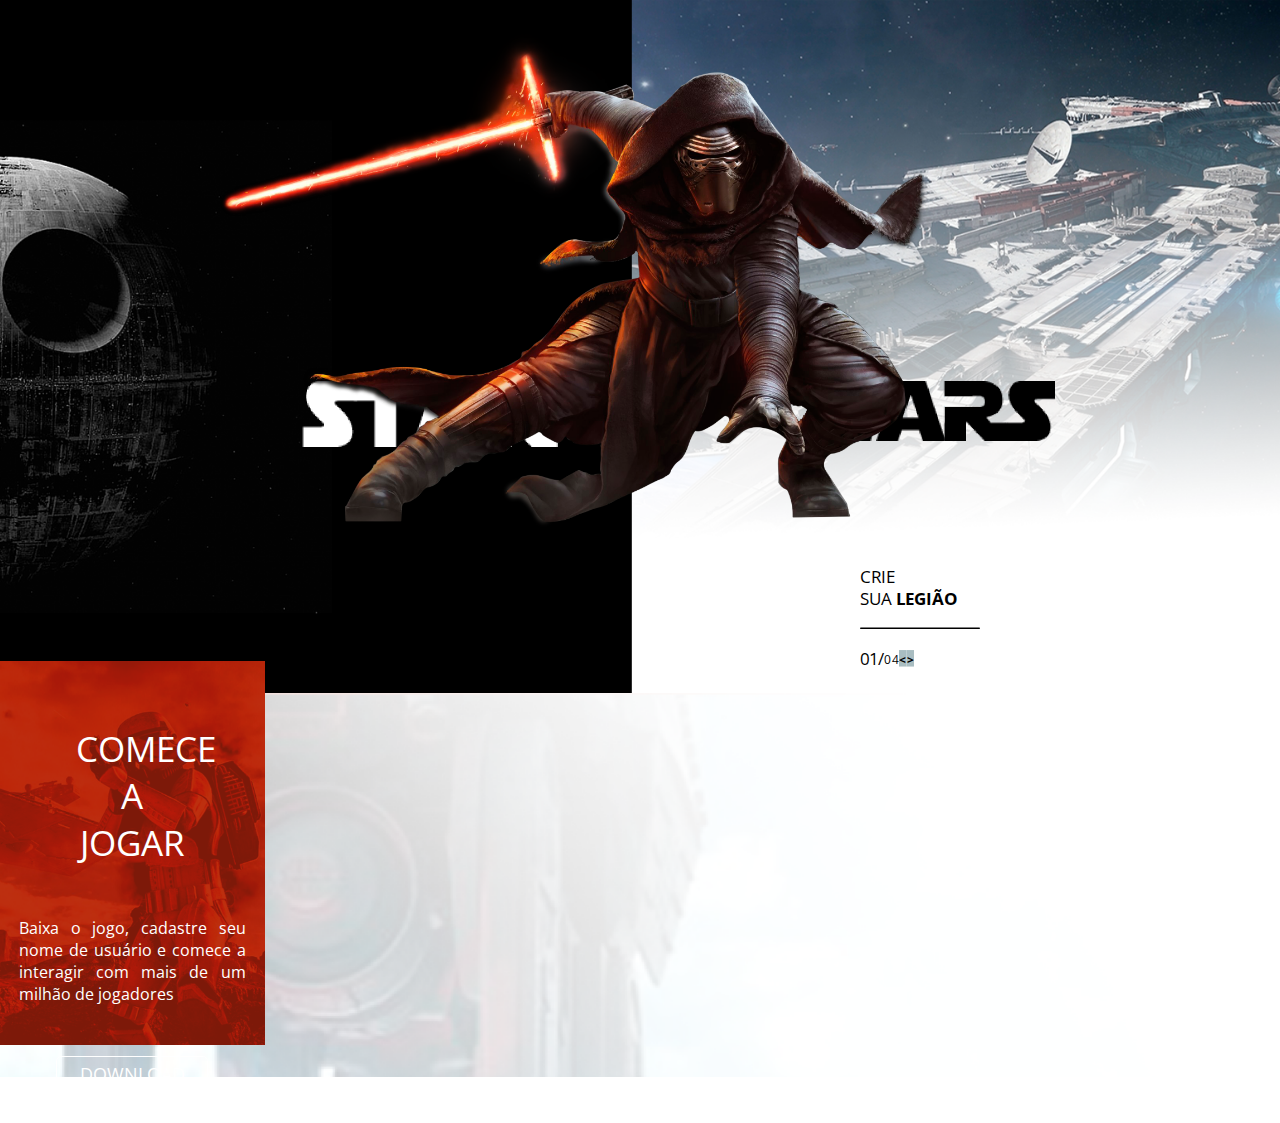
==== index.html @ 853b88ea "updating folders" ====
<!DOCTYPE html>
<html lang="pt-BR">

<head>
    <meta charset="UTF-8">
    <meta http-equiv="X-UA-Compatible" content="IE=edge">
    <meta name="viewport" content="width=device-width, initial-scale=1.0">
    <link rel="stylesheet" href="style.css">
    <link rel="preconnect" href="https://fonts.googleapis.com">
    <link rel="preconnect" href="https://fonts.gstatic.com" crossorigin>
    <link
        href="https://fonts.googleapis.com/css2?family=Open+Sans:ital,wght@0,300;0,400;0,500;0,600;0,700;0,800;1,300;1,400;1,500;1,600;1,700;1,800&display=swap"
        rel="stylesheet">
    <title>Star Wars</title>
</head>

<body>
    <header>
        <div class="container">
            <img class="KyloRenImagem" src="/img/Kylo-Ren-banner sem fundo.png" alt="">
            <figure class="star">
                <img src="/img/star@2x.png" alt="STAR">
            </figure>
            <figure class="wars">
                <img src="/img/wars@2x.png" alt="WARS">
            </figure>
            <div class="crieSuaLegiao">
                <div>
                    <h2>CRIE</h2>
                    <h2>SUA <span>LEGIÃO<span></h2>
                </div>
                <div class="line"></div>
                <div class="legiaoButton">
                    <p>01/</p>
                    <p>04</p>
                    <span>&lt;</span>
                    <span>&gt;</span>
                </div>
            </div>
    </header>

    <main>
        <section class="ComeceAjogar">
            <h2>COMECE A JOGAR</h2>
            <p>Baixa o jogo, cadastre seu nome de usuário e comece a interagir com mais de um milhão de jogadores</p>
            <button>DOWNLOAD</button>
            <p>10/07/2022 test update</p>
        </section>
    </main>



</body>

</html>
---- style.css ----
* {
    margin: 0;
    padding: 0;
    box-sizing: border-box;
    font-family: 'Open Sans', sans-serif;
}


header {
    background: url(/img/star\ uó\ topo.png) center;
    background-size: cover;
    width: 100%;
    background-repeat: no-repeat;
    height: 77vh;


}

.container {
    width: 100%;
    height: 100%;
    position: relative;
}

.KyloRenImagem {
    width: 59vw;
    position: absolute;
    z-index: 1;
    left: 46%;
    transform: translate(-50%);
}


.star {
    width: 20vw;
    position: absolute;
    left: 23.6%;
    top: 55%;
}

.star img {
    width: 100%;
}

.wars {
    width: 20vw;
    position: absolute;
    top: 55%;
    right: 17.6vw;
}

.wars img {
    width: 100%;
}


/* BOX: CRIE SUA LEGIÃO */
.crieSuaLegiao {
    display: flex;
    flex-direction: column;
    justify-content: space-between;
    width: 80px;
    height: 69.77px;
    transform: scale(1.5);
    position: absolute;
    right: 320px;
    bottom: 41px;
}

.crieSuaLegiao h2 {
    font-weight: 400;
    font-size: .7rem;
}

.crieSuaLegiao span {
    font-weight: 700;
}

.line {
    height: 1px;
    border-radius: 10px;
    background-color: black;
}

.legiaoButton {
    display: flex;
    align-items: center;
}

.legiaoButton p:first-child {
    font-size: .7rem;
}

.legiaoButton p:nth-child(2) {
    font-size: .5rem;
}

.legiaoButton span {
    font-size: .5rem;
    background-color: #a9bdc1;
}

/* MAIN PARTE 1 */

main {
    background-image: url(/img/sta\ uo\ robot@2x.png);
    background-size: cover;
    width: 100%;
    background-repeat: no-repeat;
}

.ComeceAjogar {
    background: url(/img/strom\ trupe\ red@2x.png)no-repeat center top;
    background-size: cover;
    width: 20.68vw;
    height: 30vw;
    padding: 5% 1.5%;
    display: flex;
    flex-direction: column;
    align-items: center;
    gap: 4vw;
    color: white;
    position: relative;
    top: -2.5vw;
    z-index: 1;
}

.ComeceAjogar button {
    background: transparent;
    border: 1px solid white;
    border-radius: 5px;
    padding: 2% 10%;
    cursor: pointer;
    transition: all 0.2s ease-in-out;
    color: white;
    text-align: center;
    font-size: 18px;
}

.ComeceAjogar h2 {
    width: 50%;
    font-size: 35px;
    font-weight: 400;
    text-align: center;
}

.ComeceAjogar p:nth-child(2) {
    width: 100%;
    text-align: justify;
}

.ComeceAjogar p:last-child {
    position: relative;
    top: -12%;
    right: -25%;
    font-size: .5rem;
    opacity: 0.5;
}

.ComeceAjogar button:hover {
    background-color: rgba(255, 255, 255, 0.2);
    transform: scale(1.2);
    backdrop-filter: blur(1px);
}

/* 
.ComeceAjogar {
    position: relative;
    top: -53px;
}

.ComeceAjogar .Banner {
    width: 20.68vw;
    height: auto;
    background: url("../imagens/strom trupe red@2x.png") no-repeat center top;
} */
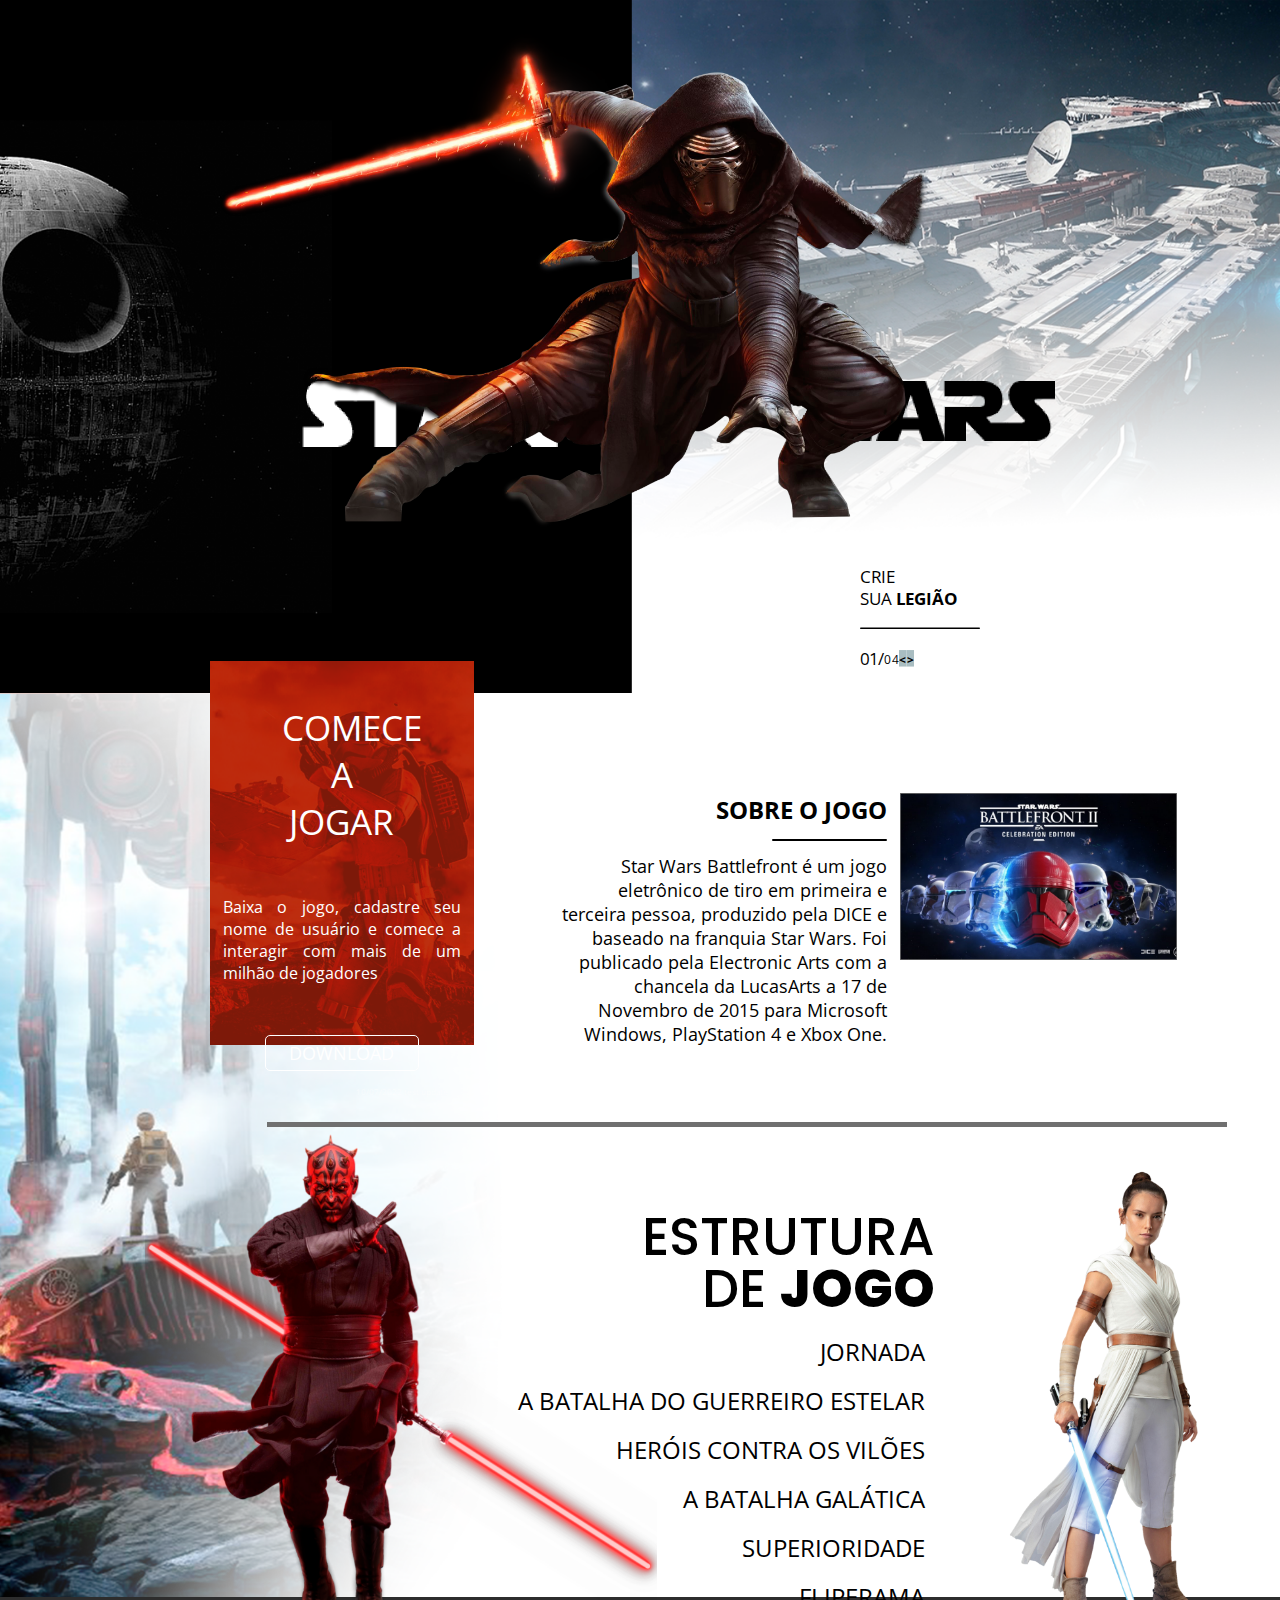
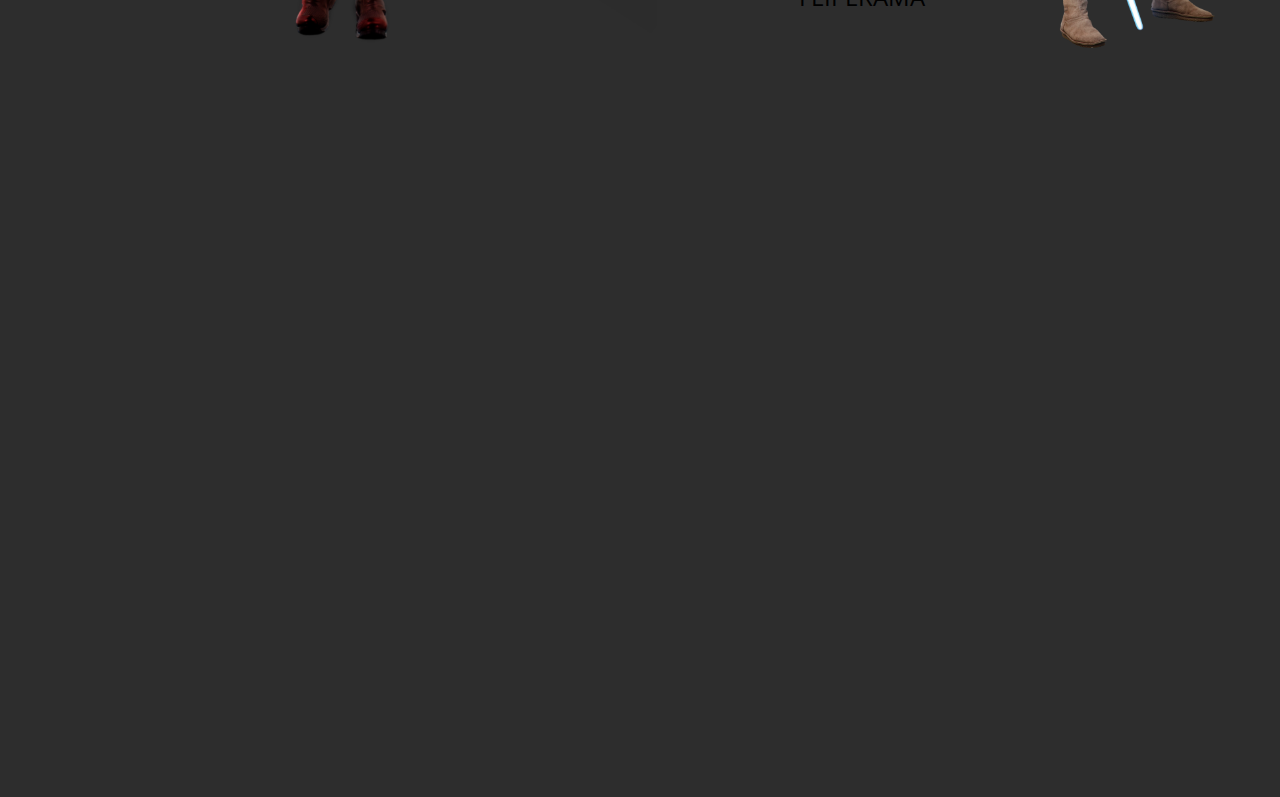
==== commit a2d98be9: "update" ====
--- a/index.html
+++ b/index.html
@@ -40,12 +40,58 @@
     </header>
 
     <main>
-        <section class="ComeceAjogar">
-            <h2>COMECE A JOGAR</h2>
-            <p>Baixa o jogo, cadastre seu nome de usuário e comece a interagir com mais de um milhão de jogadores</p>
-            <button>DOWNLOAD</button>
-            <p>10/07/2022 test update</p>
-        </section>
+        <div class="BackgroundBrancoDaMain">
+            <section class="SectionDaMain">
+                <article class="ComeceAjogar">
+                    <h2>COMECE A JOGAR</h2>
+                    <p>Baixa o jogo, cadastre seu nome de usuário e comece a interagir com mais de um milhão de jogadores
+                    </p>
+                    <button>DOWNLOAD</button>
+                    <p>10/07/2022 test update</p>
+                </article>
+                <article class="SobreOjogo">
+                    <div class="TituloContaner">                
+                        <div class="LinhaComTitulo">
+                            <h2>SOBRE O JOGO</h2>
+                            <div class="lineSobreOjogo"></div>
+                        
+                            <p>Star Wars Battlefront é um jogo eletrônico de tiro em primeira e terceira pessoa, produzido pela DICE
+                            e baseado na franquia Star Wars. Foi publicado pela Electronic Arts com a chancela da LucasArts a 17
+                        de Novembro de 2015 para Microsoft Windows, PlayStation 4 e Xbox One.</p>
+                        </div>
+                    </div>
+                    <img src="img/star wars frente de batalha@2x.png" alt="SW Logo">
+                </article>
+            </section>
+            <div class="LineDivisaoDaMain"></div>
+            <section class="EstruturaDeJogo">
+                <article class="EstruturaContainer">
+                    <figure class="DarthMaul">
+                        <img src="img/lord sifh 2@2x.png" alt="Darth Maul">
+                    </figure>
+                    <div class="listaComTitulo">
+                        <div class="TituloDaLista">
+                            <h2>ESTRUTURA</h2>
+                            <h2>DE <span>JOGO</span></h2>
+                        </div>
+                        <ul>
+                            <li>JORNADA</li>
+                            <li>A BATALHA DO GUERREIRO ESTELAR</li>
+                            <li>HERÓIS CONTRA OS VILÕES</li>
+                            <li>A BATALHA GALÁTICA</li>
+                            <li>SUPERIORIDADE</li>
+                            <li>FLIPERAMA</li>
+                        </ul>
+                    </div>
+                    <figure class="ReyNonSkywalker">
+                        <img src="img/rey star wars@2x.png" alt="Rey">
+                    </figure>
+                </article>
+            </section>
+        </div>
+
+        <div class="atributos"></div>
+ 
     </main>
 
 
--- a/style.css
+++ b/style.css
@@ -1,176 +1,300 @@
+@import url("https://fonts.googleapis.com/css2?family=Poppins:wght@100;200;300;400;500;600;700;800;900&display=swap%22");
+
 * {
-    margin: 0;
-    padding: 0;
-    box-sizing: border-box;
-    font-family: 'Open Sans', sans-serif;
-}
-
+  margin: 0;
+  padding: 0;
+  box-sizing: border-box;
+  font-family: "Open Sans", sans-serif;
+}
 
 header {
-    background: url(/img/star\ uó\ topo.png) center;
-    background-size: cover;
-    width: 100%;
-    background-repeat: no-repeat;
-    height: 77vh;
-
-
+  background: url(/img/star\ uó\ topo.png) center;
+  background-size: cover;
+  width: 100%;
+  background-repeat: no-repeat;
+  height: 77vh;
 }
 
 .container {
-    width: 100%;
-    height: 100%;
-    position: relative;
+  width: 100%;
+  height: 100%;
+  position: relative;
 }
 
 .KyloRenImagem {
-    width: 59vw;
-    position: absolute;
-    z-index: 1;
-    left: 46%;
-    transform: translate(-50%);
-}
-
+  width: 59vw;
+  position: absolute;
+  z-index: 1;
+  left: 46%;
+  transform: translate(-50%);
+}
 
 .star {
-    width: 20vw;
-    position: absolute;
-    left: 23.6%;
-    top: 55%;
+  width: 20vw;
+  position: absolute;
+  left: 23.6%;
+  top: 55%;
 }
 
 .star img {
-    width: 100%;
+  width: 100%;
 }
 
 .wars {
-    width: 20vw;
-    position: absolute;
-    top: 55%;
-    right: 17.6vw;
+  width: 20vw;
+  position: absolute;
+  top: 55%;
+  right: 17.6vw;
 }
 
 .wars img {
-    width: 100%;
-}
-
+  width: 100%;
+}
 
 /* BOX: CRIE SUA LEGIÃO */
 .crieSuaLegiao {
-    display: flex;
-    flex-direction: column;
-    justify-content: space-between;
-    width: 80px;
-    height: 69.77px;
-    transform: scale(1.5);
-    position: absolute;
-    right: 320px;
-    bottom: 41px;
+  display: flex;
+  flex-direction: column;
+  justify-content: space-between;
+  width: 80px;
+  height: 69.77px;
+  transform: scale(1.5);
+  position: absolute;
+  right: 320px;
+  bottom: 41px;
 }
 
 .crieSuaLegiao h2 {
-    font-weight: 400;
-    font-size: .7rem;
+  font-weight: 400;
+  font-size: 0.7rem;
 }
 
 .crieSuaLegiao span {
-    font-weight: 700;
+  font-weight: 700;
 }
 
 .line {
-    height: 1px;
-    border-radius: 10px;
-    background-color: black;
+  height: 1px;
+  border-radius: 10px;
+  background-color: black;
 }
 
 .legiaoButton {
-    display: flex;
-    align-items: center;
+  display: flex;
+  align-items: center;
 }
 
 .legiaoButton p:first-child {
-    font-size: .7rem;
+  font-size: 0.7rem;
 }
 
 .legiaoButton p:nth-child(2) {
-    font-size: .5rem;
+  font-size: 0.5rem;
 }
 
 .legiaoButton span {
-    font-size: .5rem;
-    background-color: #a9bdc1;
+  font-size: 0.5rem;
+  background-color: #a9bdc1;
 }
 
 /* MAIN PARTE 1 */
 
-main {
-    background-image: url(/img/sta\ uo\ robot@2x.png);
-    background-size: cover;
-    width: 100%;
-    background-repeat: no-repeat;
-}
+.BackgroundBrancoDaMain {
+  background-image: url(/img/sta\ uo\ robot@2x.png);
+  background-size: contain;
+  width: 100%;
+  background-repeat: no-repeat;
+}
+
+.SectionDaMain {
+  display: flex;
+  justify-content: space-between;
+  padding: 0 16.375vw;
+  align-items: flex-end;
+}
+
+/* COMECE A JOGAR */
 
 .ComeceAjogar {
-    background: url(/img/strom\ trupe\ red@2x.png)no-repeat center top;
-    background-size: cover;
-    width: 20.68vw;
-    height: 30vw;
-    padding: 5% 1.5%;
-    display: flex;
-    flex-direction: column;
-    align-items: center;
-    gap: 4vw;
-    color: white;
-    position: relative;
-    top: -2.5vw;
-    z-index: 1;
+  background: url(/img/strom\ trupe\ red@2x.png) no-repeat center top;
+  background-size: cover;
+  width: 20.68vw;
+  height: 30vw;
+  padding: 5% 1.5%;
+  display: flex;
+  flex-direction: column;
+  align-items: center;
+  gap: 4vw;
+  color: white;
+  position: relative;
+  top: -2.5vw;
+  z-index: 1;
+}
+
+.ComeceAjogar h2 {
+  width: 50%;
+  font-size: 35px;
+  font-weight: 400;
+  text-align: center;
+}
+
+.ComeceAjogar p:nth-child(2) {
+  width: 100%;
+  text-align: justify;
+}
+
+.ComeceAjogar p:last-child {
+  position: relative;
+  top: -12%;
+  right: -25%;
+  font-size: 0.5rem;
+  opacity: 0.5;
 }
 
 .ComeceAjogar button {
-    background: transparent;
-    border: 1px solid white;
-    border-radius: 5px;
-    padding: 2% 10%;
-    cursor: pointer;
-    transition: all 0.2s ease-in-out;
-    color: white;
-    text-align: center;
-    font-size: 18px;
-}
-
-.ComeceAjogar h2 {
-    width: 50%;
-    font-size: 35px;
-    font-weight: 400;
-    text-align: center;
-}
-
-.ComeceAjogar p:nth-child(2) {
-    width: 100%;
-    text-align: justify;
-}
-
-.ComeceAjogar p:last-child {
-    position: relative;
-    top: -12%;
-    right: -25%;
-    font-size: .5rem;
-    opacity: 0.5;
+  background: transparent;
+  border: 1px solid white;
+  border-radius: 5px;
+  padding: 2% 10%;
+  cursor: pointer;
+  transition: all 0.2s ease-in-out;
+  color: white;
+  text-align: center;
+  font-size: 18px;
+  outline: none;
 }
 
 .ComeceAjogar button:hover {
-    background-color: rgba(255, 255, 255, 0.2);
-    transform: scale(1.2);
-    backdrop-filter: blur(1px);
-}
-
-/* 
-.ComeceAjogar {
-    position: relative;
-    top: -53px;
-}
-
-.ComeceAjogar .Banner {
-    width: 20.68vw;
-    height: auto;
-    background: url("../imagens/strom trupe red@2x.png") no-repeat center top;
-} */+  background-color: rgba(255, 255, 255, 0.2);
+  transform: scale(1.2);
+  backdrop-filter: blur(1px);
+}
+
+/* SOBRE O JOGO */
+
+.SobreOjogo {
+  display: flex;
+  width: 60%;
+  padding-bottom: 2.4vw;
+}
+
+.SobreOjogo img {
+  width: 24vw;
+  height: 13vw;
+  padding-left: 1vw;
+}
+
+.TituloContaner {
+  text-align: right;
+}
+
+.LinhaComTitulo {
+  display: flex;
+  flex-direction: column;
+  align-items: flex-end;
+}
+
+.LinhaComTitulo h2 {
+  padding-bottom: 1vw;
+}
+
+.LinhaComTitulo p {
+  padding-top: 1vw;
+  font-size: 1.125rem;
+  width: 26vw;
+}
+
+.lineSobreOjogo {
+  height: 2.5px;
+  width: 34.5%;
+  border-radius: 10px;
+  background-color: black;
+}
+
+/* SEGUNDA PARTE DA MAIN */
+
+.LineDivisaoDaMain {
+  height: 4.5px;
+  width: 75%;
+  background-color: #707070;
+  position: relative;
+  left: 267px;
+  top: 45px;
+}
+
+.EstruturaContainer {
+  display: flex;
+  justify-content: center;
+}
+
+.DarthMaul img {
+  width: 40vw;
+  height: auto;
+  position: relative;
+  top: 52px;
+  left: 117px;
+}
+
+.ReyNonSkywalker img {
+  width: 20.5vw;
+  height: auto;
+  position: relative;
+  top: 75px;
+}
+
+.TituloDaLista {
+  font-size: 2.1875rem;
+  padding-bottom: 1.5vw;
+}
+
+.listaComTitulo {
+  display: flex;
+  flex-direction: column;
+  position: relative;
+  right: 4.25vw;
+  top: 129px;
+}
+
+.listaComTitulo ul {
+  font-size: 1.5rem;
+  gap: 1.25vw;
+}
+
+.TituloDaLista,
+.listaComTitulo ul {
+  display: flex;
+  flex-direction: column;
+  align-items: flex-end;
+}
+
+.TituloDaLista h2 {
+  line-height: 1;
+  font-weight: 500;
+  font-family: "Poppins", sans-serif;
+}
+
+.TituloDaLista h2 span {
+  font-weight: 800;
+  font-family: "Poppins", sans-serif;
+}
+
+.listaComTitulo ul li {
+  list-style-type: none;
+  width: 450px;
+  text-align: end;
+  padding-right: 10px;
+}
+
+.listaComTitulo ul li:hover {
+  cursor: pointer;
+  background-color: #d74430;
+  border: solid none;
+  color: white;
+}
+
+/* FAZENDO A PARTE ATRIBUTOS */
+
+.atributos {
+  background-color: #2d2d2d;
+  height: 800px;
+}
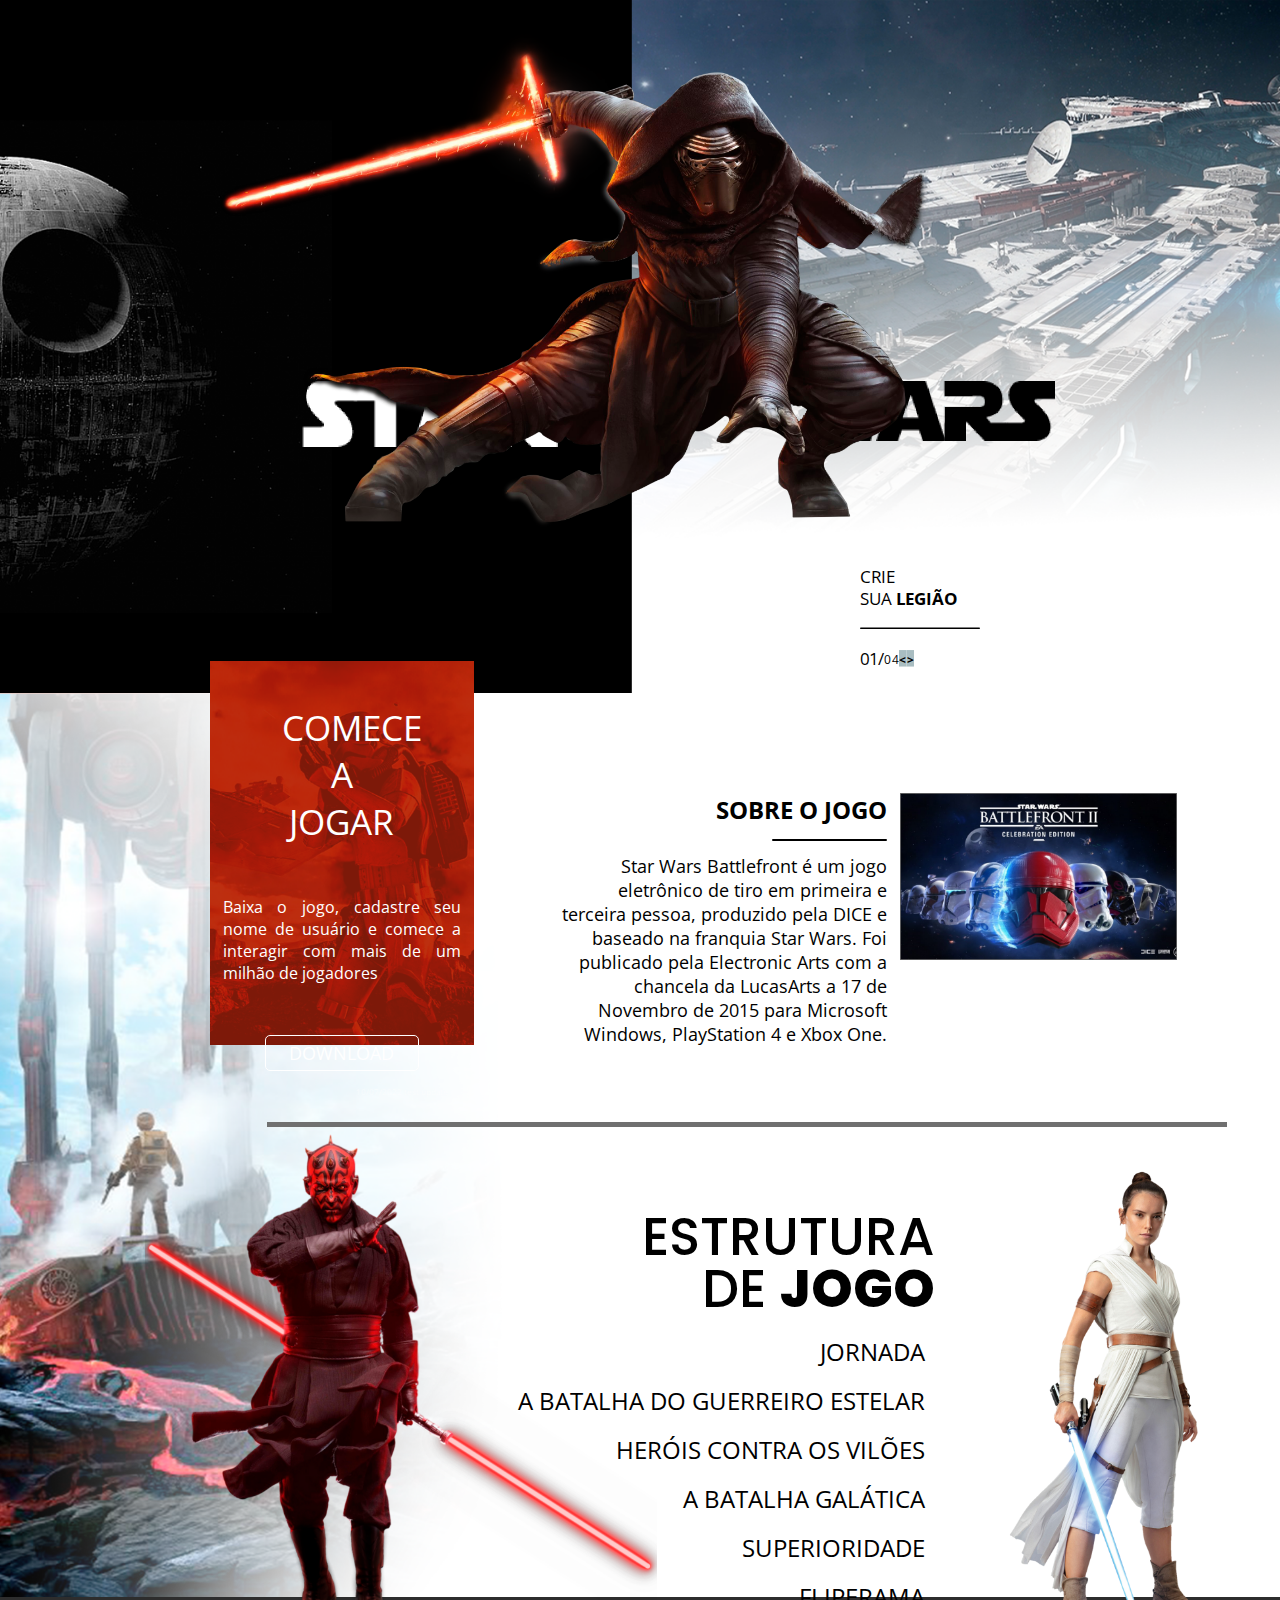
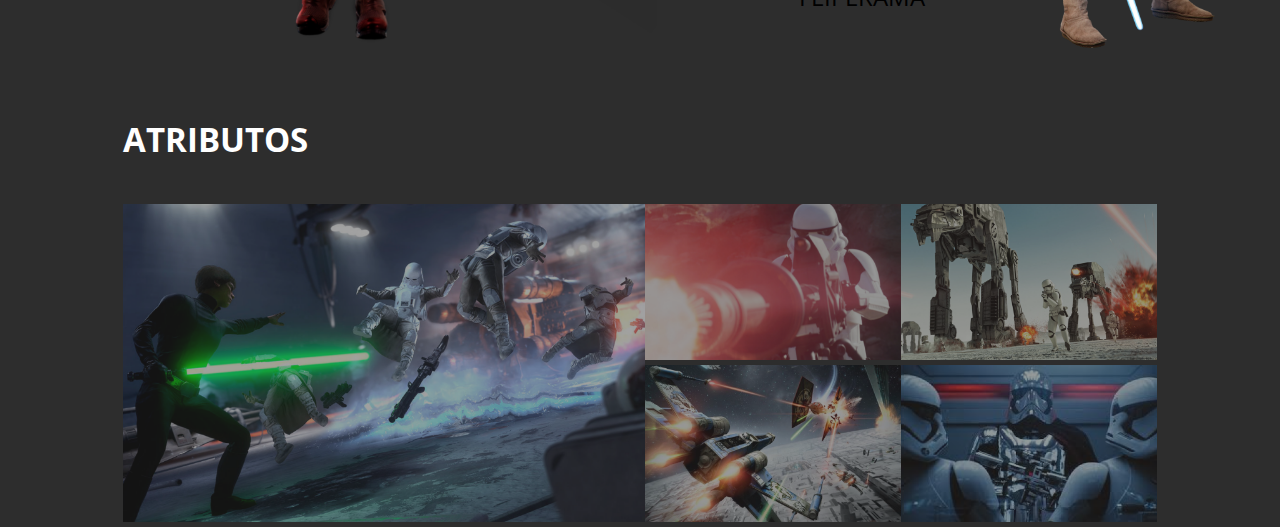
==== commit 9f58e595: "update" ====
--- a/index.html
+++ b/index.html
@@ -63,7 +63,9 @@
                     <img src="img/star wars frente de batalha@2x.png" alt="SW Logo">
                 </article>
             </section>
+           
             <div class="LineDivisaoDaMain"></div>
+           
             <section class="EstruturaDeJogo">
                 <article class="EstruturaContainer">
                     <figure class="DarthMaul">
@@ -90,7 +92,41 @@
             </section>
         </div>
 
-        <div class="atributos"></div>
+        <section class="atributos">
+
+            <div class="TituloAtributos">
+                <h2>ATRIBUTOS</h2>
+            </div>
+
+
+            <article class="AtributosContainer">
+    
+                <figure class="PrimeiraImagem">
+                    <div class="ImagemUm">
+                        <img src="img/134840-games-review-star-wars-battlefront-review-image1-NkRao9Jw12@2x.png" alt="Luke">
+                    </div>
+                </figure>
+
+                <figure class="SegundaTerceiraImagem">
+                    <div class="ImagemDois">
+                        <img src="img/Security_stormtrooper_HUC2-FF-003301@2x.png" alt="StormTrooper com MachineGun">
+                    </div>
+                    <div class="ImagemTres">
+                        <img src="img/naves em batalha star wars@2x.png" alt="Naves em Batalha">
+                    </div>
+                </figure>
+
+                <figure class="QuartaQuintaImagem">
+                    <div class="ImagemQuatro">
+                        <img src="img/star game@2x.png" alt="ATR">
+                    </div>
+                    <div class="ImagemCinco">
+                        <img src="img/stormtrup@2x.png" alt="StormTrooper Cinza">
+                    </div>
+                </figure>
+
+            </article>
+        </section>
  
     </main>
 
--- a/style.css
+++ b/style.css
@@ -235,18 +235,6 @@
   left: 117px;
 }
 
-.ReyNonSkywalker img {
-  width: 20.5vw;
-  height: auto;
-  position: relative;
-  top: 75px;
-}
-
-.TituloDaLista {
-  font-size: 2.1875rem;
-  padding-bottom: 1.5vw;
-}
-
 .listaComTitulo {
   display: flex;
   flex-direction: column;
@@ -258,24 +246,6 @@
 .listaComTitulo ul {
   font-size: 1.5rem;
   gap: 1.25vw;
-}
-
-.TituloDaLista,
-.listaComTitulo ul {
-  display: flex;
-  flex-direction: column;
-  align-items: flex-end;
-}
-
-.TituloDaLista h2 {
-  line-height: 1;
-  font-weight: 500;
-  font-family: "Poppins", sans-serif;
-}
-
-.TituloDaLista h2 span {
-  font-weight: 800;
-  font-family: "Poppins", sans-serif;
 }
 
 .listaComTitulo ul li {
@@ -292,9 +262,75 @@
   color: white;
 }
 
+.TituloDaLista,
+.listaComTitulo ul {
+  display: flex;
+  flex-direction: column;
+  align-items: flex-end;
+}
+
+.TituloDaLista {
+  font-size: 2.1875rem;
+  padding-bottom: 1.5vw;
+}
+
+.TituloDaLista h2 {
+  line-height: 1;
+  font-weight: 500;
+  font-family: "Poppins", sans-serif;
+}
+
+.TituloDaLista h2 span {
+  font-weight: 800;
+  font-family: "Poppins", sans-serif;
+}
+
+.ReyNonSkywalker img {
+  width: 20.5vw;
+  height: auto;
+  position: relative;
+  top: 75px;
+}
+
 /* FAZENDO A PARTE ATRIBUTOS */
 
 .atributos {
   background-color: #2d2d2d;
-  height: 800px;
-}
+  padding-top: 120px;
+}
+
+.AtributosContainer {
+  display: flex;
+  justify-content: center;
+}
+
+.TituloAtributos h2 {
+  display: flex;
+  justify-content: center;
+  font-size: 33px;
+  color: white;
+  position: relative;
+  right: 425px;
+  padding-bottom: 42px;
+}
+
+.ImagemUm img {
+  width: 40.8vw;
+}
+
+.ImagemDois img,
+.ImagemTres img,
+.ImagemQuatro img,
+.ImagemCinco img {
+  width: 20vw;
+}
+
+.SegundaTerceiraImagem {
+  display: flex;
+  flex-direction: column;
+}
+
+.QuartaQuintaImagem {
+  display: flex;
+  flex-direction: column;
+}
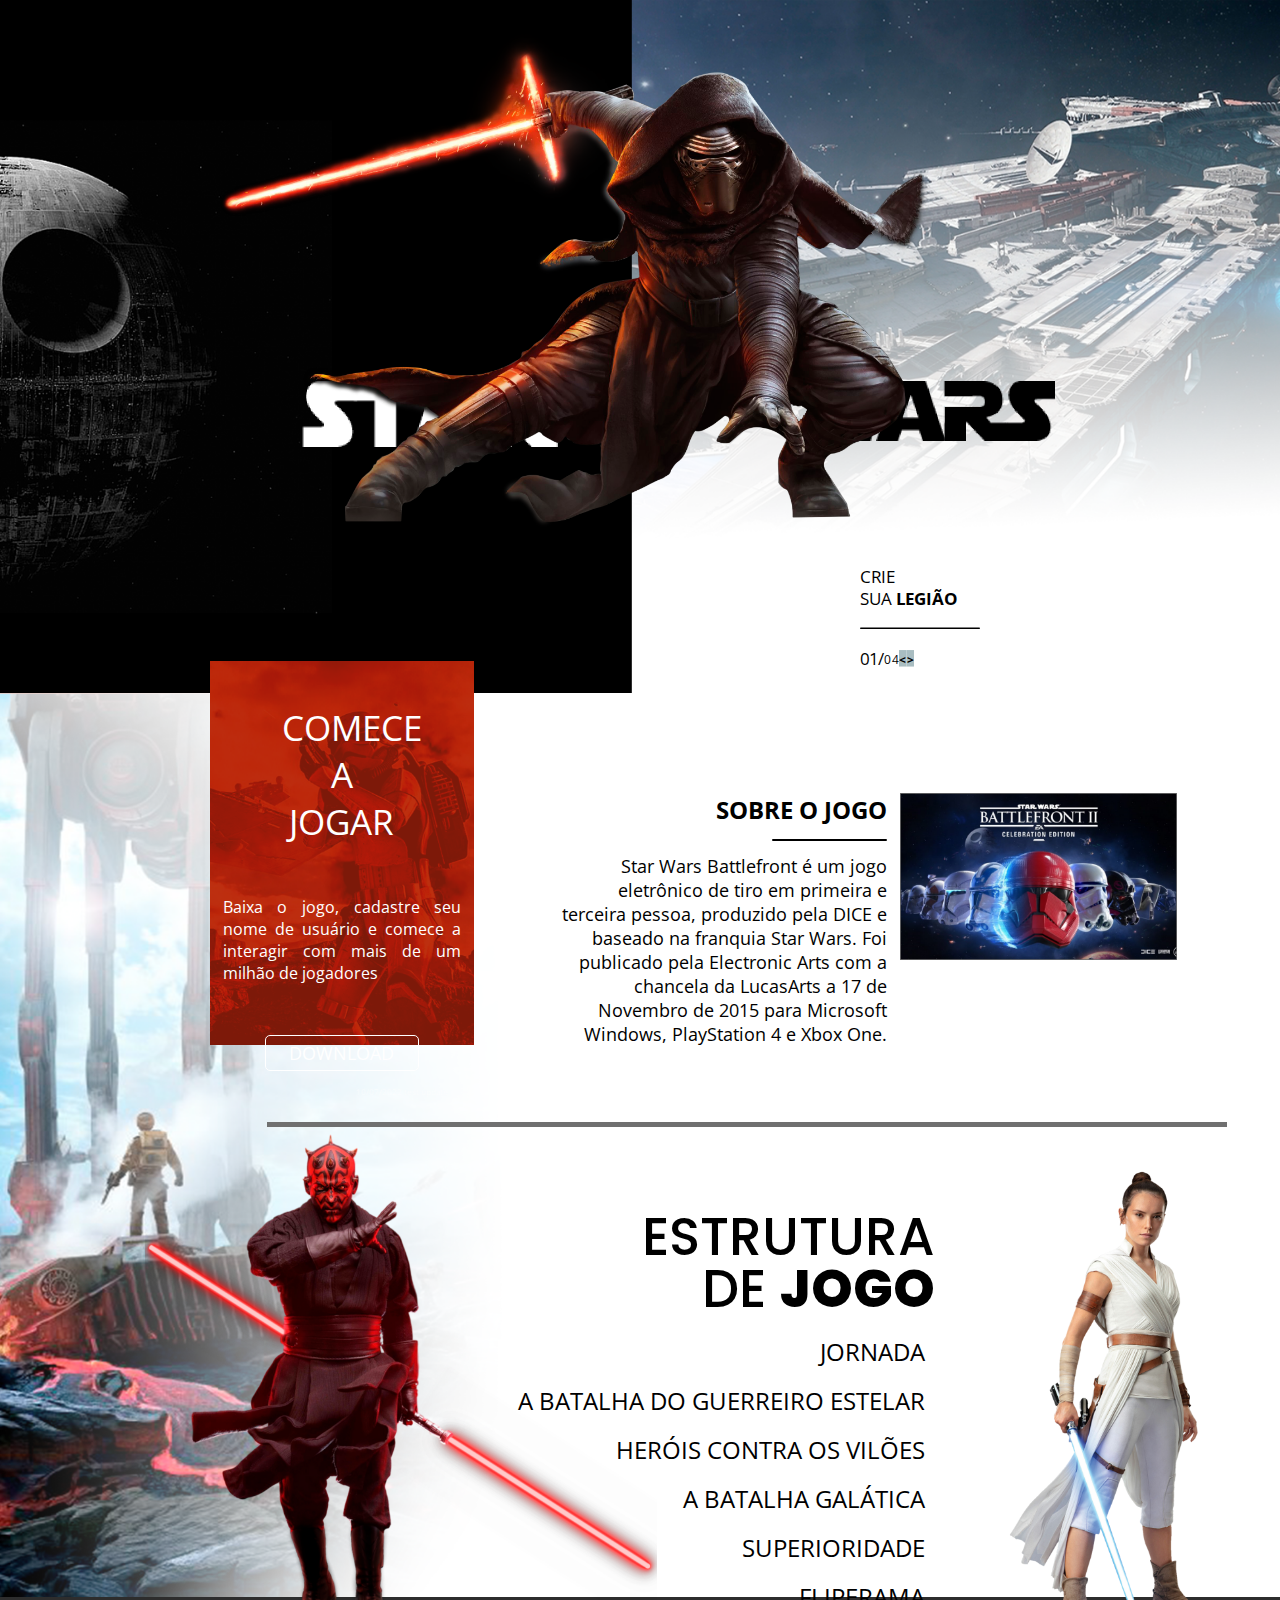
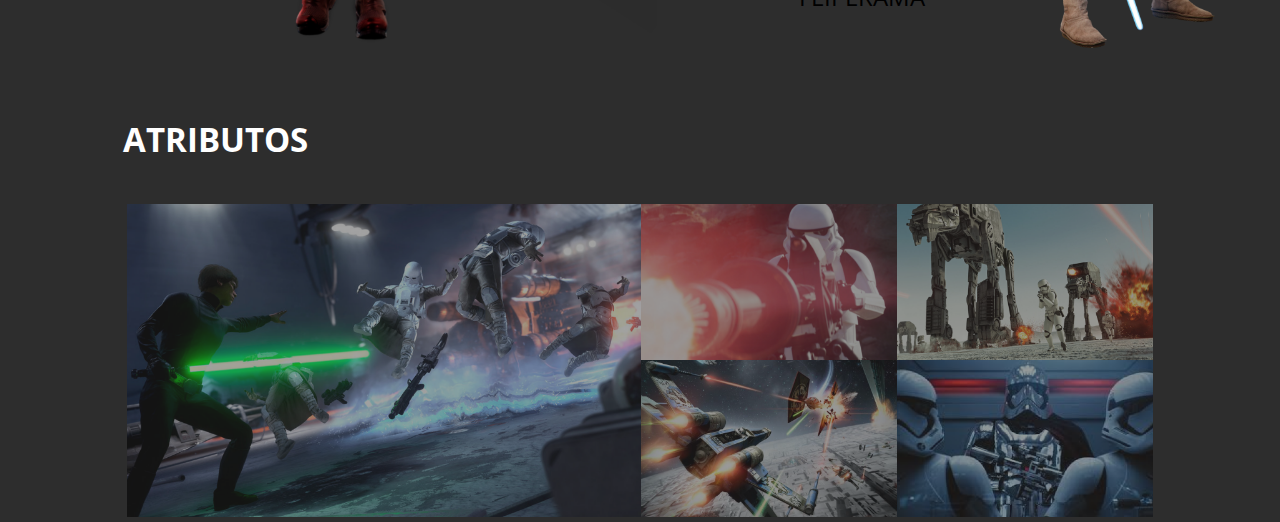
==== commit e30b370c: "update" ====
--- a/index.html
+++ b/index.html
@@ -93,41 +93,24 @@
         </div>
 
         <section class="atributos">
-
+            
             <div class="TituloAtributos">
-                <h2>ATRIBUTOS</h2>
+              <h2>ATRIBUTOS</h2>
             </div>
-
-
             <article class="AtributosContainer">
-    
-                <figure class="PrimeiraImagem">
-                    <div class="ImagemUm">
-                        <img src="img/134840-games-review-star-wars-battlefront-review-image1-NkRao9Jw12@2x.png" alt="Luke">
-                    </div>
-                </figure>
-
-                <figure class="SegundaTerceiraImagem">
-                    <div class="ImagemDois">
-                        <img src="img/Security_stormtrooper_HUC2-FF-003301@2x.png" alt="StormTrooper com MachineGun">
-                    </div>
-                    <div class="ImagemTres">
-                        <img src="img/naves em batalha star wars@2x.png" alt="Naves em Batalha">
-                    </div>
-                </figure>
-
-                <figure class="QuartaQuintaImagem">
-                    <div class="ImagemQuatro">
-                        <img src="img/star game@2x.png" alt="ATR">
-                    </div>
-                    <div class="ImagemCinco">
-                        <img src="img/stormtrup@2x.png" alt="StormTrooper Cinza">
-                    </div>
-                </figure>
-
+              <figure class="PrimeiraImagem">
+                <img class="ImagemUm" src="img/134840-games-review-star-wars-battlefront-review-image1-NkRao9Jw12@2x.png" alt="Luke">
+              </figure>
+              <figure class="SegundaTerceiraImagem">
+                <img class="ImagemDois" src="img/Security_stormtrooper_HUC2-FF-003301@2x.png" alt="StormTrooper com MachineGun">
+                <img class="ImagemTres" src="img/naves em batalha star wars@2x.png" alt="Naves em Batalha">
+              </figure>
+              <figure class="QuartaQuintaImagem">
+                <img class="ImagemQuatro" src="img/star game@2x.png" alt="ATR">
+                <img class="ImagemCinco" src="img/stormtrup@2x.png" alt="StormTrooper Cinza">
+              </figure>
             </article>
-        </section>
- 
+          </section>
     </main>
 
 
--- a/style.css
+++ b/style.css
@@ -314,23 +314,13 @@
   padding-bottom: 42px;
 }
 
-.ImagemUm img {
-  width: 40.8vw;
-}
-
-.ImagemDois img,
-.ImagemTres img,
-.ImagemQuatro img,
-.ImagemCinco img {
+.ImagemUm {
+  width: 40.2vw;
+}
+
+.SegundaTerceiraImagem img,
+.QuartaQuintaImagem img {
+  display: flex;
+  flex-direction: column;
   width: 20vw;
 }
-
-.SegundaTerceiraImagem {
-  display: flex;
-  flex-direction: column;
-}
-
-.QuartaQuintaImagem {
-  display: flex;
-  flex-direction: column;
-}
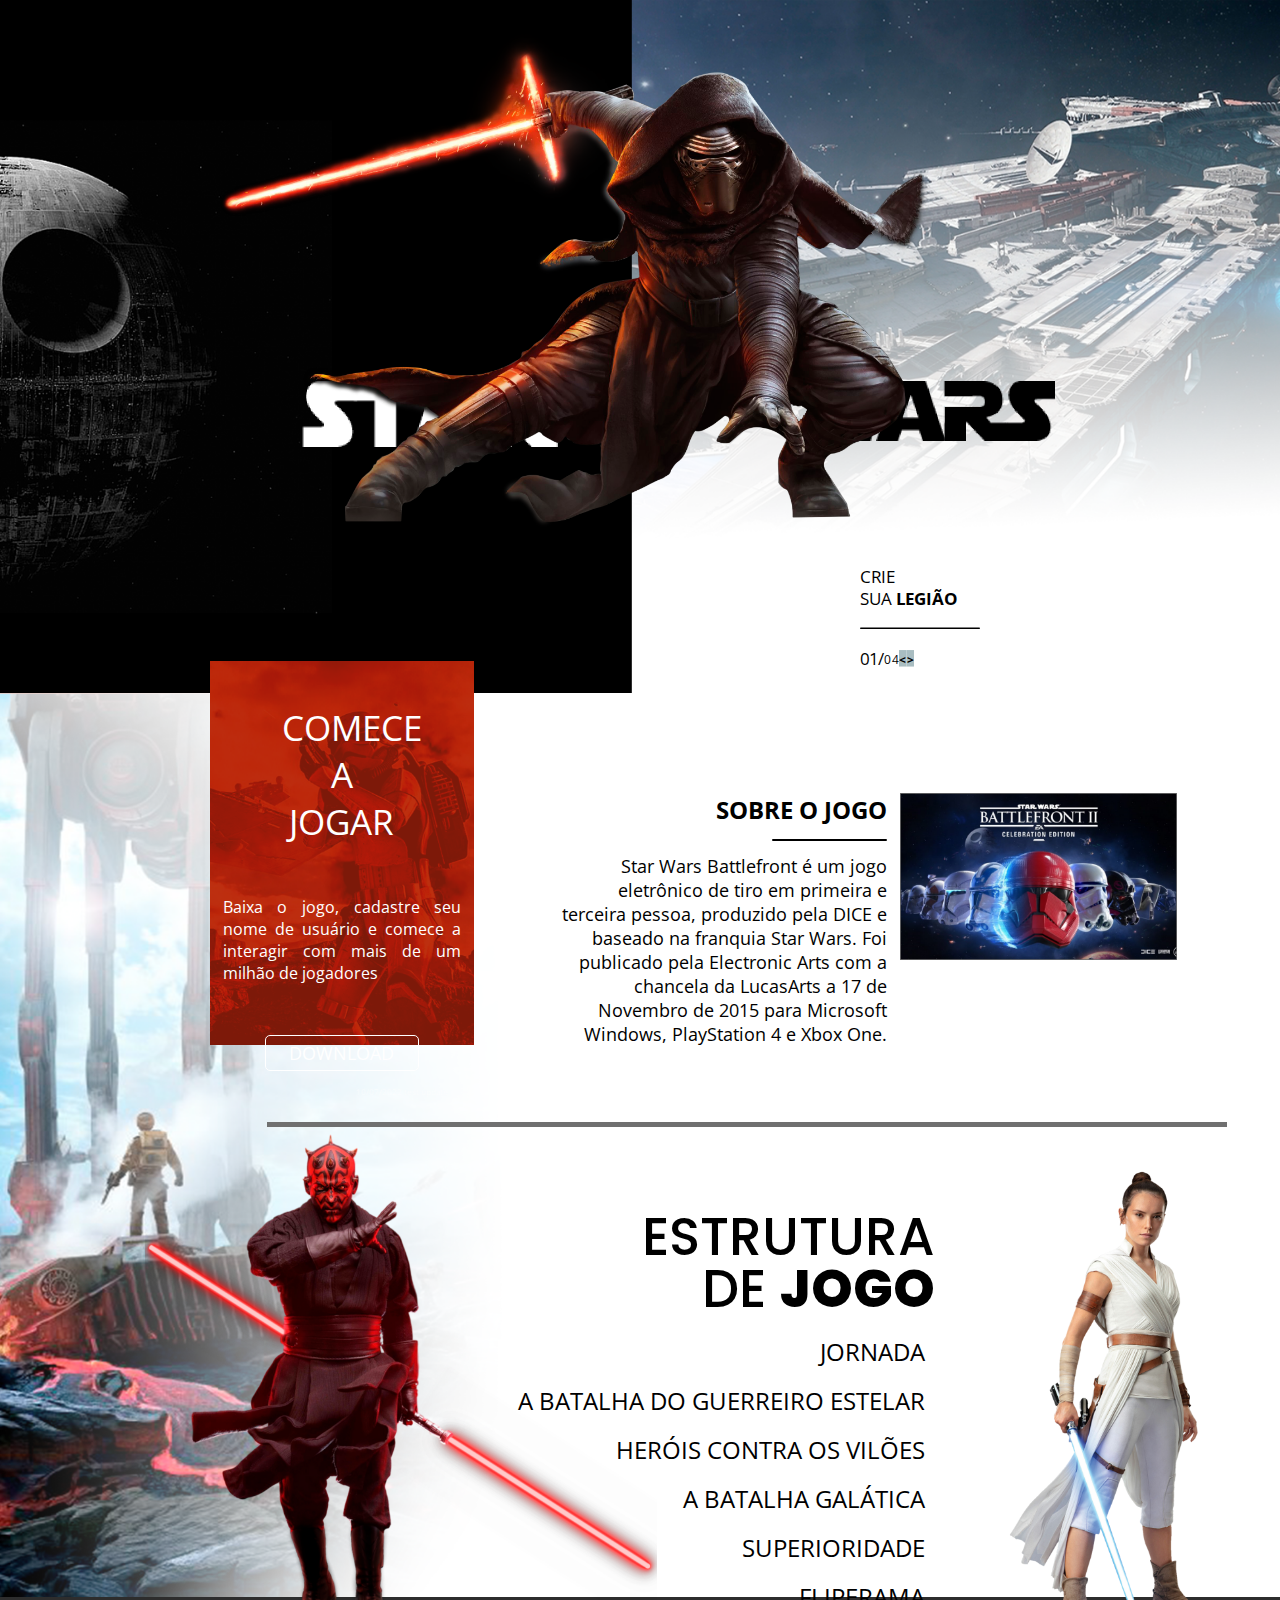
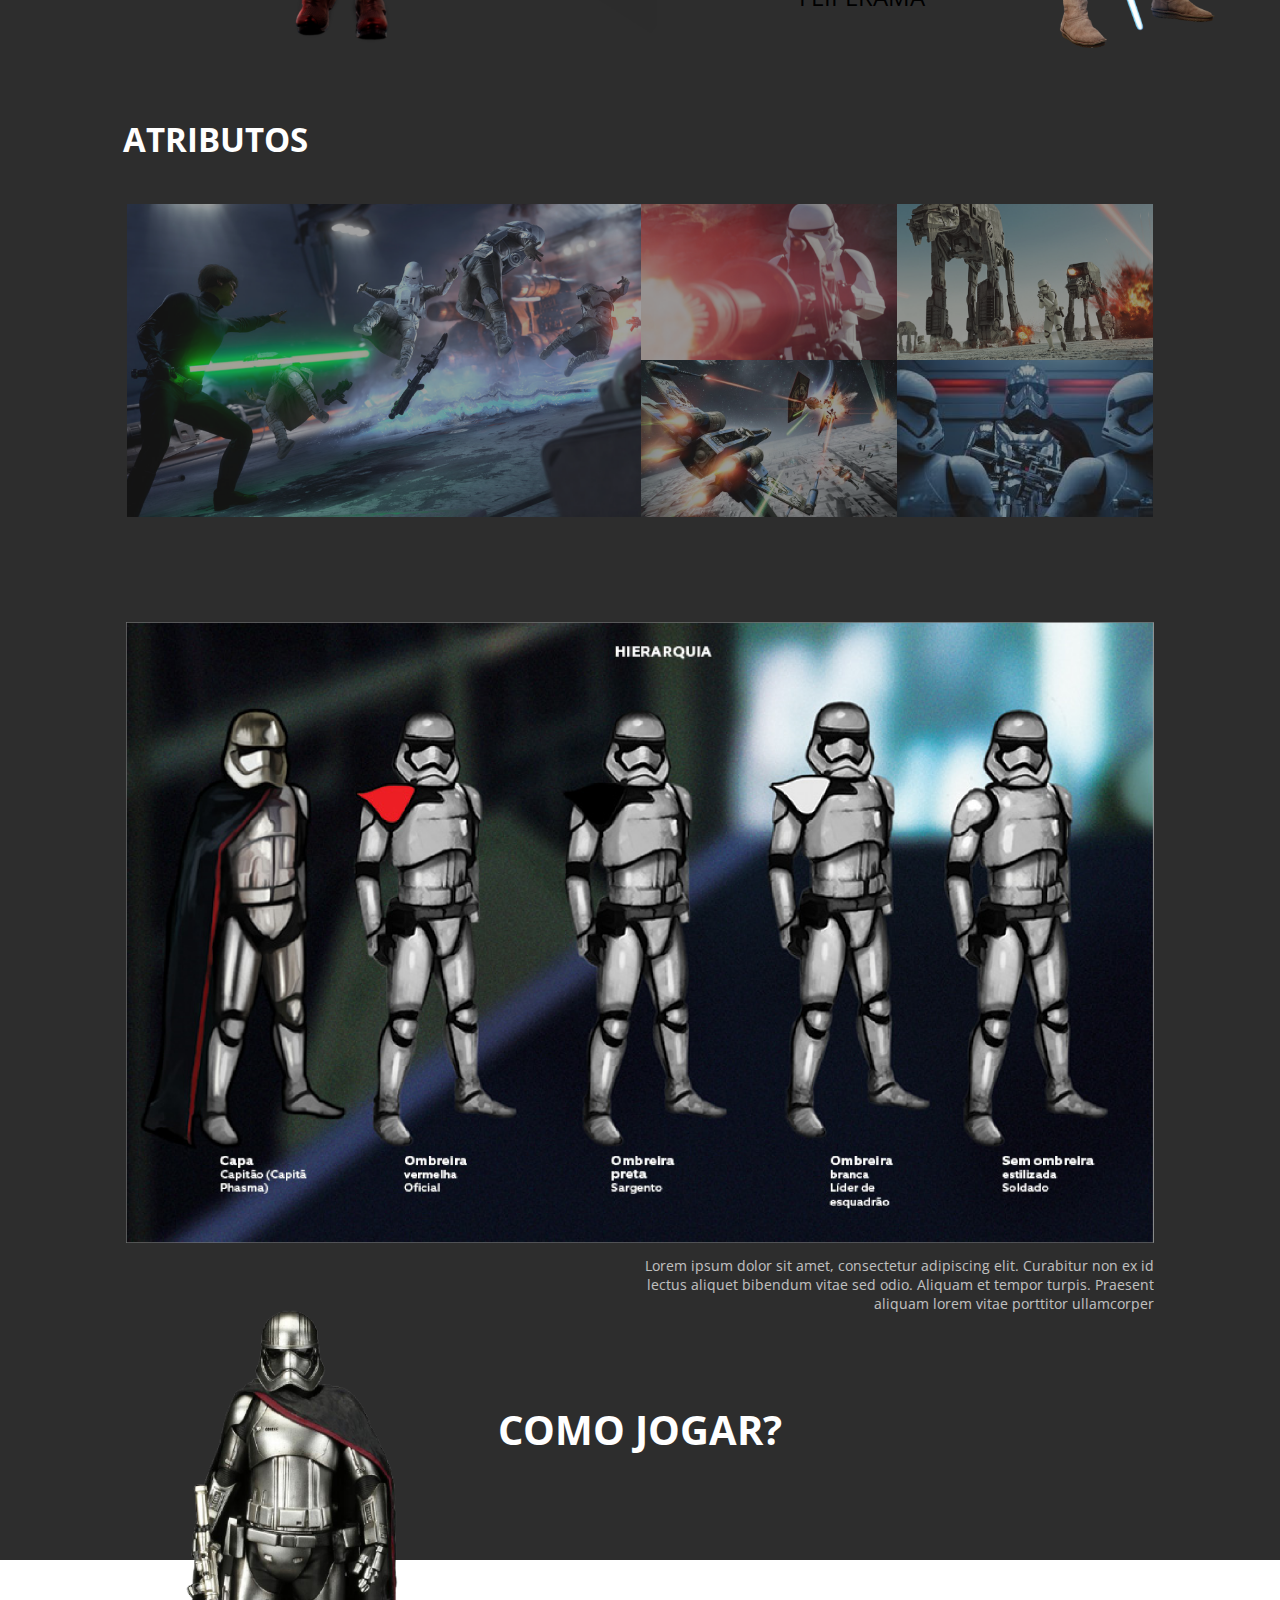
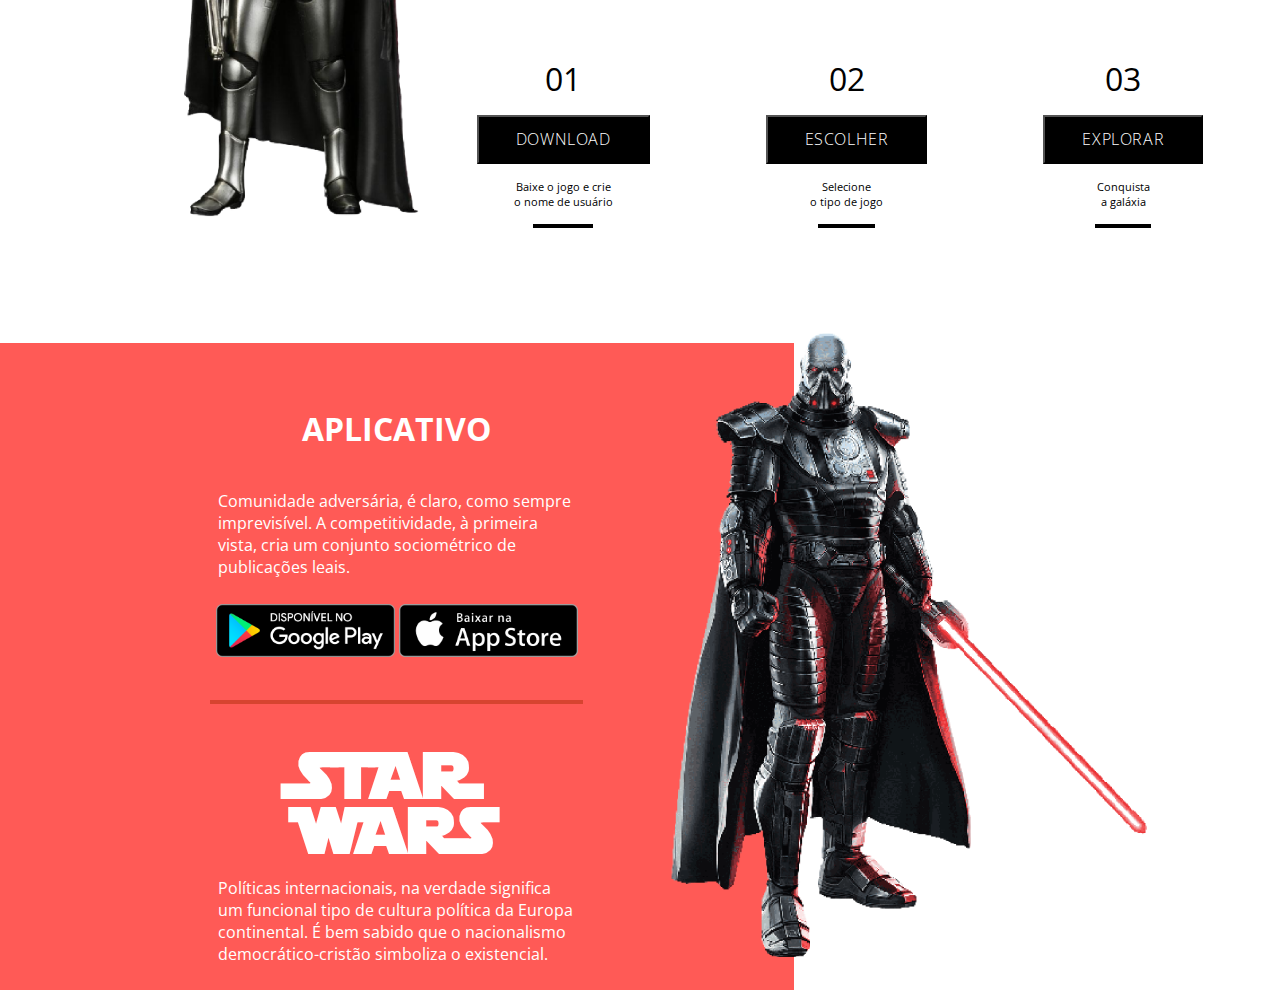
==== commit 5eca6906: "adicionei a pasta fonts e fiz a footer" ====
--- a/index.html
+++ b/index.html
@@ -97,20 +97,125 @@
             <div class="TituloAtributos">
               <h2>ATRIBUTOS</h2>
             </div>
+            
             <article class="AtributosContainer">
               <figure class="PrimeiraImagem">
                 <img class="ImagemUm" src="img/134840-games-review-star-wars-battlefront-review-image1-NkRao9Jw12@2x.png" alt="Luke">
+                <div class="SobreAImagem">
+                    <div class="bordertop"></div>         
+                    <div class="borderbottom"></div>
+                    <h2>Novos Gráficos</h2>
+                    <p>Lorem ipsum dolor sit amet consectetur adipisicing elit. Ex quo ullam totam fugiat facilis?</p>
+                    <button>Leia mais</button>
+                </div>
               </figure>
-              <figure class="SegundaTerceiraImagem">
-                <img class="ImagemDois" src="img/Security_stormtrooper_HUC2-FF-003301@2x.png" alt="StormTrooper com MachineGun">
-                <img class="ImagemTres" src="img/naves em batalha star wars@2x.png" alt="Naves em Batalha">
-              </figure>
-              <figure class="QuartaQuintaImagem">
-                <img class="ImagemQuatro" src="img/star game@2x.png" alt="ATR">
-                <img class="ImagemCinco" src="img/stormtrup@2x.png" alt="StormTrooper Cinza">
-              </figure>
+
+              <div class="SegundaTerceiraImagem">
+                <figure class="CardImage">
+                    <img class="ImagemDois" src="img/Security_stormtrooper_HUC2-FF-003301@2x.png" alt="StormTrooper com MachineGun">
+                    <div class="SobreAImagem">
+                        <div class="bordertop"></div>         
+                        <div class="borderbottom"></div>
+                        <h2>Novos Gráficos</h2>
+                        <p>Lorem ipsum dolor sit amet consectetur adipisicing elit. Ex quo ullam totam fugiat facilis?</p>
+                        <button>Leia mais</button>
+                    </div>
+                </figure>
+                <figure class="CardImage">
+                    <img class="ImagemTres" src="img/naves em batalha star wars@2x.png" alt="Naves em Batalha">
+                    <div class="SobreAImagem">
+                        <div class="bordertop"></div>         
+                        <div class="borderbottom"></div>
+                        <h2>Novos Gráficos</h2>
+                        <p>Lorem ipsum dolor sit amet consectetur adipisicing elit. Ex quo ullam totam fugiat facilis?</p>
+                        <button>Leia mais</button>
+                    </div>
+                </figure>
+              </div>
+              <div class="QuartaQuintaImagem">
+                <figure class="CardImage">
+                    <img class="ImagemQuatro" src="img/star game@2x.png" alt="ATR">
+                    <div class="SobreAImagem">
+                        <div class="bordertop"></div>         
+                        <div class="borderbottom"></div>
+                        <h2>Novos Gráficos</h2>
+                        <p>Lorem ipsum dolor sit amet consectetur adipisicing elit. Ex quo ullam totam fugiat facilis?</p>
+                        <button>Leia mais</button>
+                    </div>
+                </figure>
+                <figure class="CardImage">
+                    <img class="ImagemCinco" src="img/stormtrup@2x.png" alt="StormTrooper Cinza">
+                    <div class="SobreAImagem">
+                        <div class="bordertop"></div>         
+                        <div class="borderbottom"></div>
+                        <h2>Novos Gráficos</h2>
+                        <p>Lorem ipsum dolor sit amet consectetur adipisicing elit. Ex quo ullam totam fugiat facilis?</p>
+                        <button>Leia mais</button>
+                    </div>
+                </figure>
+              </div>
+            </article>
+
+            <article class="Hierarquia">
+                <div class="HierarquiaContainer">
+                    <figure class="ImgHierarquia">
+                        <img src="img/star-wars_stormtrooper_hierarquia@2x.png" alt="Hierarquia">
+                    </figure>
+                    <p>Lorem ipsum dolor sit amet, consectetur adipiscing elit. Curabitur non ex id lectus aliquet bibendum vitae sed odio. Aliquam et tempor turpis. Praesent aliquam lorem vitae porttitor ullamcorper</p>
+                </div>
+
+                <h2>Como jogar?</h2>
             </article>
           </section>
+
+          <section class="ComoJogar">
+              <figure class="StormDeCapa">
+                  <img src="img/stortm_trooper_capa_preta-removebg-preview@2x.png" alt="">
+              </figure>
+              <div class="buttons">
+                  <div class="download">
+                      <h2>01</h2>
+                      <button>Download</button>
+                      <p>Baixe o jogo e crie <br>o nome de usuário</p>
+                      <div class="linhabutton"></div>
+                  </div>
+                  <div class="escolher">
+                      <h2>02</h2>
+                      <button>Escolher</button>
+                      <p>Selecione <br>o tipo de jogo</p>
+                      <div class="linhabutton"></div>
+                  </div>
+                  <div class="explorar">
+                      <h2>03</h2>
+                      <button>Explorar</button>
+                      <p>Conquista <br>a galáxia</p>
+                      <div class="linhabutton"></div>
+                  </div>
+              </div>
+          </section>
+
+          <footer class="footer">
+              <article class="footerContainer">
+                  <div class="caixa-laranja">
+                      <h2>Aplicativo</h2>
+                      <p>Comunidade adversária, é claro, como sempre imprevisível. A competitividade, à primeira vista, cria um conjunto sociométrico de publicações leais.</p>
+                      <figure class="LogosSocialMedia">
+                          <img src="img/disponivel-google-play-badge@2x.png" alt="Logo Google Play">
+                          <img src="img/baixar-na-app-store-botao-2-1024x304@2x.png" alt="Logo Apple Store">
+                      </figure>
+                      <div class="LineFooter"></div>
+                      <h2 class="StarWarsFonte">STAR<br>WARS</h2>
+                      <p>Políticas internacionais, na verdade significa um funcional tipo de cultura política da Europa continental. É bem sabido que o nacionalismo democrático-cristão simboliza o existencial.</p>
+                  </div>
+                  <figure class="VaderSemCapacete">
+                      <img src="img/darth_vader-sem fundo@2x.png" alt="">
+                  </figure>
+
+              </article>
+          </footer>
+
+        
+          
     </main>
 
 
--- a/style.css
+++ b/style.css
@@ -1,4 +1,9 @@
 @import url("https://fonts.googleapis.com/css2?family=Poppins:wght@100;200;300;400;500;600;700;800;900&display=swap%22");
+
+@font-face {
+  font-family: "Star Wars";
+  src: url("fonts/StarJedi.woff");
+}
 
 * {
   margin: 0;
@@ -292,7 +297,7 @@
   top: 75px;
 }
 
-/* FAZENDO A PARTE ATRIBUTOS */
+/* FAZENDO A PARTE ATRIBUTOS E HIERARQUIA*/
 
 .atributos {
   background-color: #2d2d2d;
@@ -314,13 +319,298 @@
   padding-bottom: 42px;
 }
 
+.PrimeiraImagem {
+  width: 40.2vw;
+  position: relative;
+}
+
 .ImagemUm {
-  width: 40.2vw;
+  width: 100%;
 }
 
 .SegundaTerceiraImagem img,
 .QuartaQuintaImagem img {
   display: flex;
   flex-direction: column;
+}
+
+.Hierarquia {
+  display: flex;
+  flex-direction: column;
+  align-items: center;
+}
+
+.Hierarquia h2 {
+  color: white;
+  font-size: 2.5rem;
+  text-transform: uppercase;
+  padding-top: 7vw;
+  padding-bottom: 8vw;
+}
+
+.HierarquiaContainer {
+  display: flex;
+  flex-direction: column;
+  width: 80.3vw;
+  margin: 0 auto;
+  align-items: flex-end;
+  padding-top: 100px;
+}
+
+.ImgHierarquia,
+.ImgHierarquia img {
+  width: 100%;
+}
+
+.HierarquiaContainer p {
+  text-align: right;
+  width: 41vw;
+  font-size: 0.875rem;
+  padding-top: 8px;
+  color: white;
+  opacity: 0.7;
+}
+
+
+/* HOVER DA PARTE ATRIBUTOS */
+
+.bordertop {
+  position: absolute;
+  width: 3.5vw;
+  height: 3.5vw;
+  border-top: 2px solid white;
+  border-left: 2px solid white;
+  top: 4.5%;
+  left: 4.5%;
+}
+
+.borderbottom {
+  position: absolute;
+  width: 3.5vw;
+  height: 3.5vw;
+  border-bottom: 2px solid white;
+  border-right: 2px solid white;
+  bottom: 5.2%;
+  right: 4.5%;
+}
+
+.SobreAImagem {
+  background-color: rgba(164, 61, 47, 0.7);
+  display: flex;
+  flex-direction: column;
+  justify-content: space-between;
+  width: 100%;
+  height: 100%;
+  position: absolute;
+  top: 0;
+  left: 0;
+  opacity: 0;
+  transition: 0.5s;
+  padding: 9%;
+}
+
+.SobreAImagem h2 {
+  text-transform: uppercase;
+  color: white;
+  width: 2%;
+}
+
+.SobreAImagem p {
+  color: rgba(255, 255, 255, 0.6);
+}
+
+.CardImage h2 {
+  font-size: 1vw;
+}
+
+.CardImage p {
+  font-size: .675vw;
+}
+
+
+.SobreAImagem button {
+  position: relative;
+  width: 30%;
+  padding: 8px 16px;
+  background-color: transparent;
+  border: 2px solid rgb(253, 253, 253);
+  color: white;
+  cursor: pointer;
+  outline: none;
+  overflow: hidden;
+  transition: 0.5s ease-in-out;
+}
+
+.CardImage button {
+  width: 36%;
+}
+
+.SobreAImagem button::after {
+  content: "";
+  position: absolute;
+  width: 10vw;
+  height: 10vw;
+  background-color: white;
+  bottom: 100%;
+  left: 50%;
+  transform: translate(-50%, 0);
+  border-radius: 0 0 25% 25%;
+  transition: 0.5s ease-in;
+  z-index: -1;
+}
+
+.SobreAImagem button:hover::after {
+  transform: translate(-50%, 100%);
+}
+
+.SobreAImagem button:hover {
+  color: black;
+}
+
+.PrimeiraImagem:hover .SobreAImagem {
+  transform: scale(1.1);
+  opacity: 1;
+}
+
+.CardImage {
+  position: relative;
   width: 20vw;
 }
+
+.CardImage img {
+  width: 100%;
+}
+
+.CardImage:hover .SobreAImagem {
+  transform: scale(1.1);
+  opacity: 1;
+}
+
+/* COMO JOGAR */
+
+.ComoJogar {
+  position: relative;
+}
+
+.StormDeCapa img {
+  width: 27vw;
+  position: absolute;
+  top: -20vw;
+  left: 8.875vw;
+}
+
+.buttons {
+  display: flex;
+  gap: 116px;
+  justify-content: center;
+  align-items: center;
+  padding-left: 400px;
+  padding-top: 97px;
+}
+
+.buttons h2 {
+  font-size: 2rem;
+  font-weight: 400;
+  text-align: center;
+}
+
+.buttons button {
+  background-color: black;
+  color: white;
+  padding: 10px 37px;
+  cursor: pointer;
+  text-transform: uppercase;
+  font-size: 1rem;
+  line-height: 25px;
+  letter-spacing: 0.6px;
+  font-weight: 300;
+}
+
+.buttons div {
+  display: flex;
+  flex-direction: column;
+  gap: 15px;
+}
+
+
+.buttons p {
+  font-size: 11px;
+  margin: 0 auto;
+  text-align: center;
+}
+
+.linhabutton {
+  height: 4.5px;
+  width: 35%;
+  background-color: black;
+  margin: 0 auto;
+}
+
+footer {
+  position: relative;
+}
+
+.ComoJogar {
+  padding-bottom: 9vw;
+}
+
+.caixa-laranja {
+  display: flex;
+  flex-direction: column;
+  align-items: center;
+  background-color: #ff5a56;
+  width: 62vw;
+  padding-top: 4vw;
+}
+
+.caixa-laranja h2:first-child {
+  color: white;
+  text-transform: uppercase;
+  line-height: 70px;
+  font-size: 2rem;
+  padding-bottom: 2vw;
+}
+
+.caixa-laranja p:nth-child(2) {
+  width: 28vw;
+  color: white;
+  padding-bottom: 2vw;
+}
+
+.caixa-laranja p:last-child {
+  width: 28vw;
+  color: white;
+  padding-block: 2vw;
+}
+
+.LogosSocialMedia {
+  padding-bottom: 3vw;
+}
+
+.LogosSocialMedia img {
+  width: 14vw;
+}
+
+.LineFooter {
+  height: 2.5px;
+  width: 47%;
+  border: 2px solid #D74430;
+  opacity: 1;
+}
+
+.StarWarsFonte {
+  font-family: "Star Wars";
+  font-size: 5vw;
+  line-height: 4.25vw;
+  color: white;
+  padding-top: 3vw;
+  letter-spacing: .2rem;
+}
+
+
+.VaderSemCapacete img {
+  width: 39vw;
+  position: absolute;
+  left: 51.5vw;
+  margin-top: -52vw;
+}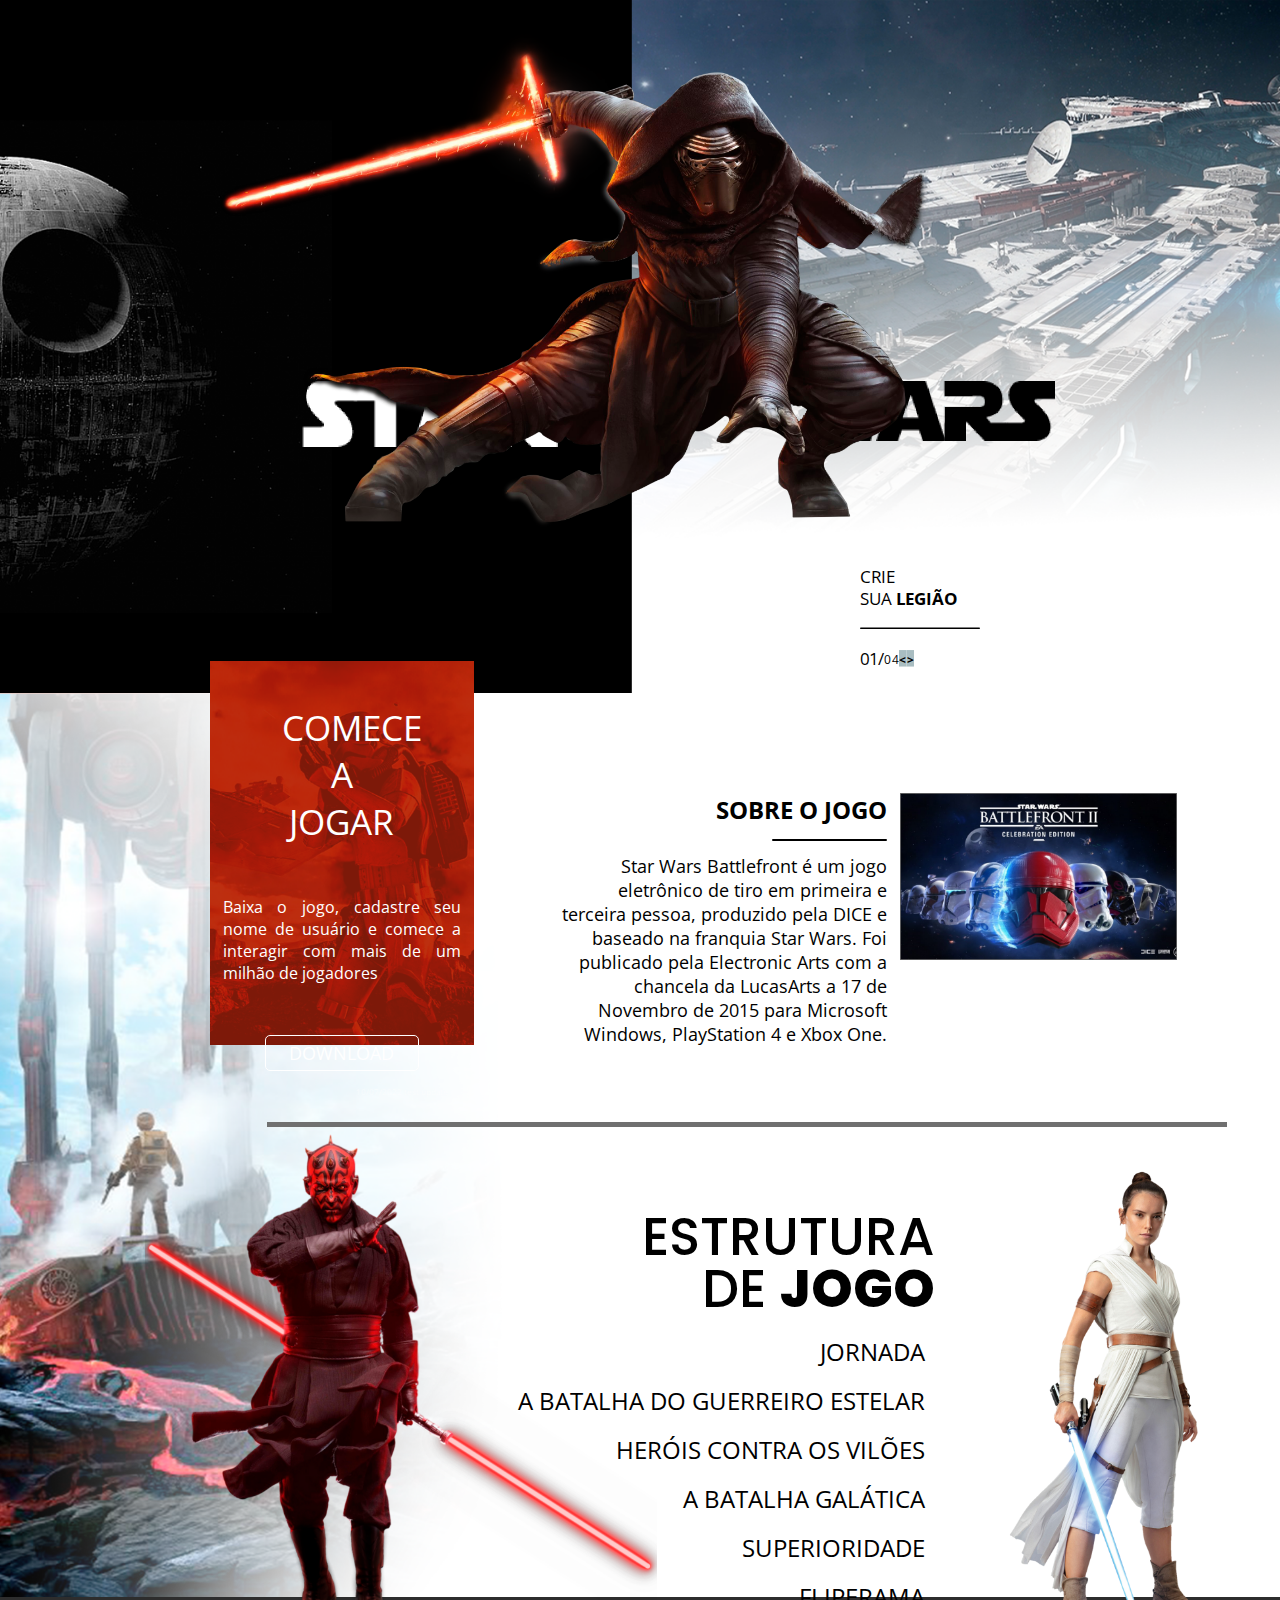
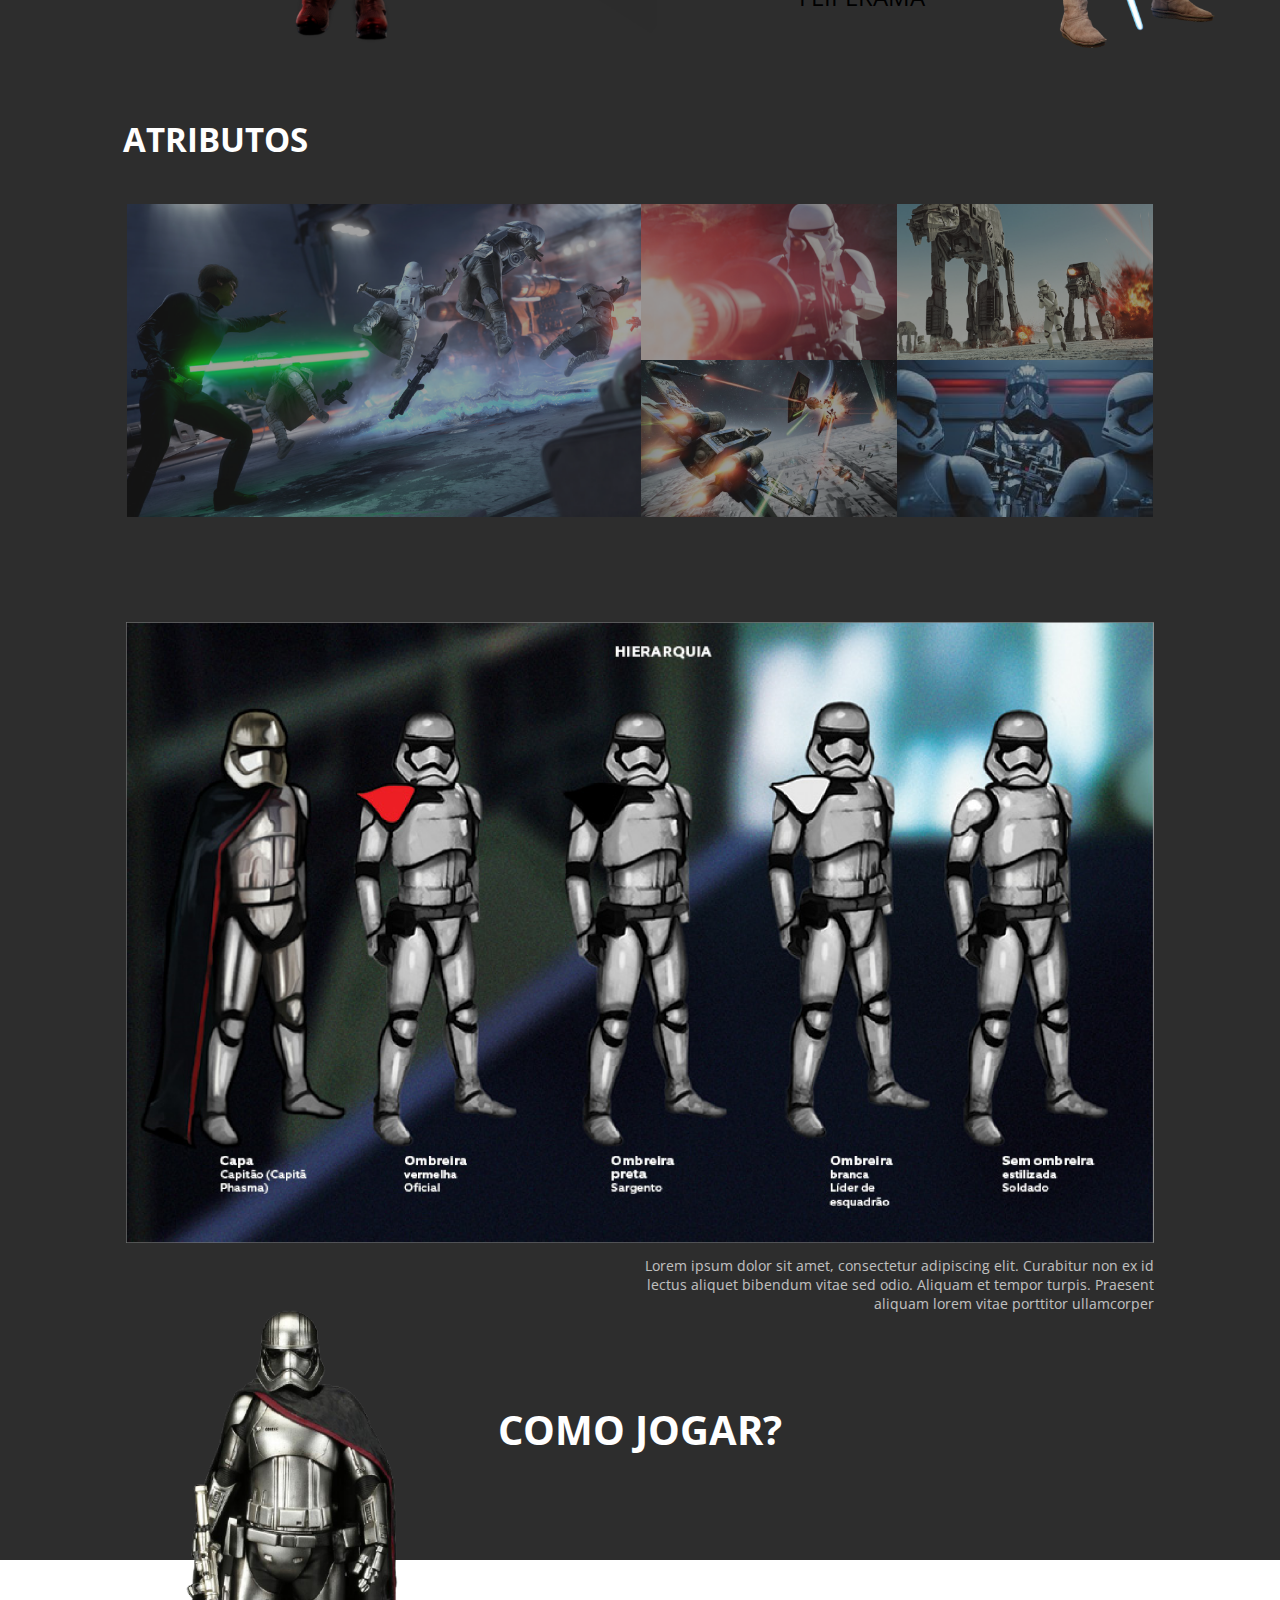
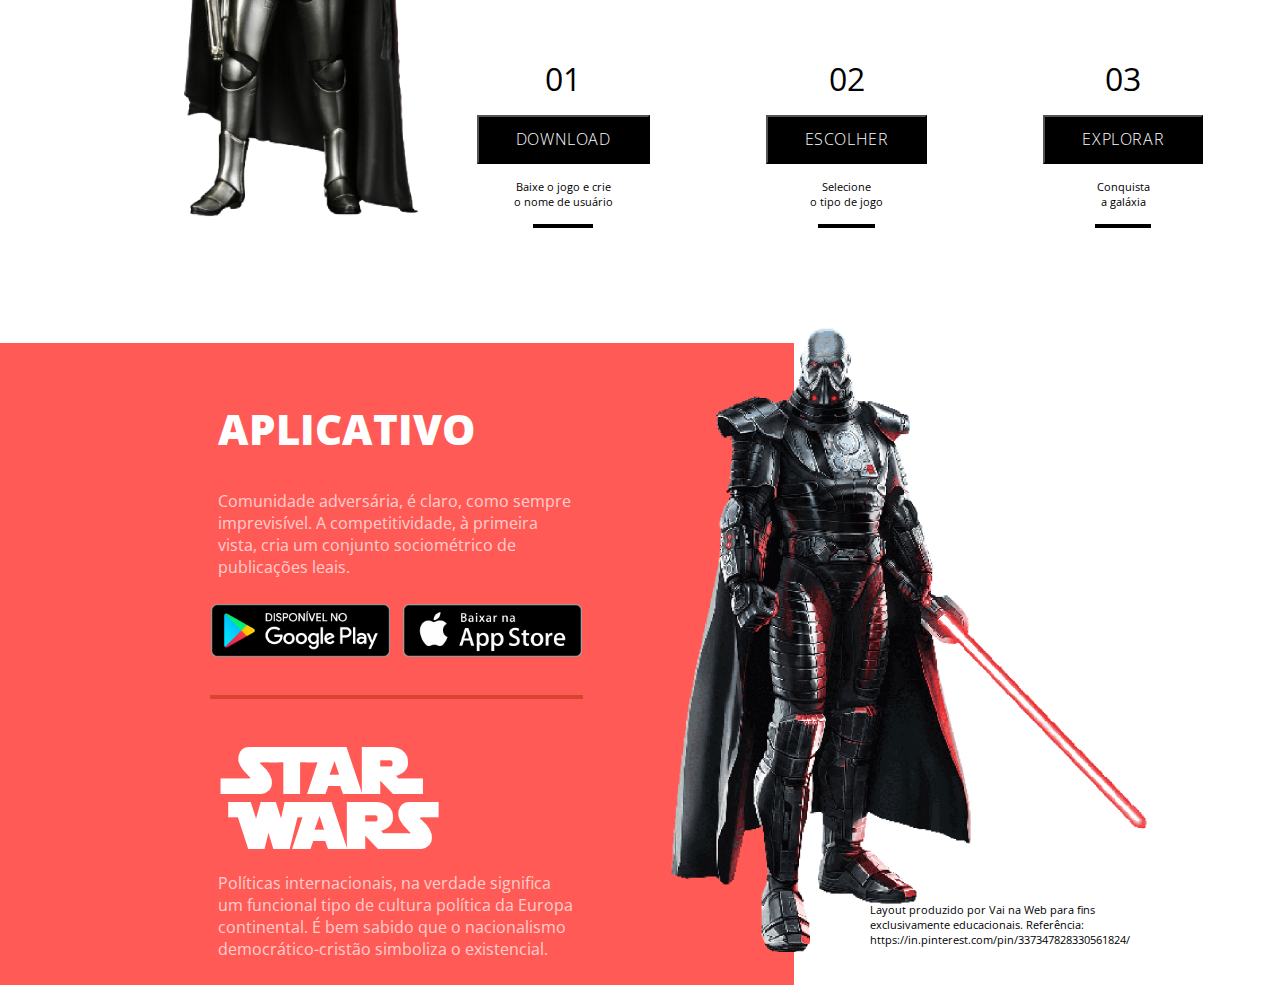
==== commit e0b827ae: "corrigi a footer" ====
--- a/index.html
+++ b/index.html
@@ -1,6 +1,5 @@
 <!DOCTYPE html>
 <html lang="pt-BR">
-
 <head>
     <meta charset="UTF-8">
     <meta http-equiv="X-UA-Compatible" content="IE=edge">
@@ -13,7 +12,6 @@
         rel="stylesheet">
     <title>Star Wars</title>
 </head>
-
 <body>
     <header>
         <div class="container">
@@ -38,7 +36,6 @@
                 </div>
             </div>
     </header>
-
     <main>
         <div class="BackgroundBrancoDaMain">
             <section class="SectionDaMain">
@@ -63,9 +60,7 @@
                     <img src="img/star wars frente de batalha@2x.png" alt="SW Logo">
                 </article>
             </section>
-           
-            <div class="LineDivisaoDaMain"></div>
-           
+            <div class="LineDivisaoDaMain"></div>  
             <section class="EstruturaDeJogo">
                 <article class="EstruturaContainer">
                     <figure class="DarthMaul">
@@ -91,13 +86,10 @@
                 </article>
             </section>
         </div>
-
-        <section class="atributos">
-            
+        <section class="atributos">   
             <div class="TituloAtributos">
               <h2>ATRIBUTOS</h2>
-            </div>
-            
+            </div>         
             <article class="AtributosContainer">
               <figure class="PrimeiraImagem">
                 <img class="ImagemUm" src="img/134840-games-review-star-wars-battlefront-review-image1-NkRao9Jw12@2x.png" alt="Luke">
@@ -109,7 +101,6 @@
                     <button>Leia mais</button>
                 </div>
               </figure>
-
               <div class="SegundaTerceiraImagem">
                 <figure class="CardImage">
                     <img class="ImagemDois" src="img/Security_stormtrooper_HUC2-FF-003301@2x.png" alt="StormTrooper com MachineGun">
@@ -155,7 +146,6 @@
                 </figure>
               </div>
             </article>
-
             <article class="Hierarquia">
                 <div class="HierarquiaContainer">
                     <figure class="ImgHierarquia">
@@ -167,7 +157,6 @@
                 <h2>Como jogar?</h2>
             </article>
           </section>
-
           <section class="ComoJogar">
               <figure class="StormDeCapa">
                   <img src="img/stortm_trooper_capa_preta-removebg-preview@2x.png" alt="">
@@ -193,7 +182,6 @@
                   </div>
               </div>
           </section>
-
           <footer class="footer">
               <article class="footerContainer">
                   <div class="caixa-laranja">
@@ -210,12 +198,11 @@
                   <figure class="VaderSemCapacete">
                       <img src="img/darth_vader-sem fundo@2x.png" alt="">
                   </figure>
-
+                  <div class="DireitosAutorais">
+                      <p>Layout produzido por Vai na Web para fins exclusivamente educacionais. Referência: https://in.pinterest.com/pin/337347828330561824/</p>
+                  </div>
               </article>
-          </footer>
-
-        
-          
+          </footer>     
     </main>
 
 
--- a/style.css
+++ b/style.css
@@ -371,7 +371,6 @@
   opacity: 0.7;
 }
 
-
 /* HOVER DA PARTE ATRIBUTOS */
 
 .bordertop {
@@ -424,9 +423,8 @@
 }
 
 .CardImage p {
-  font-size: .675vw;
-}
-
+  font-size: 0.675vw;
+}
 
 .SobreAImagem button {
   position: relative;
@@ -532,7 +530,6 @@
   gap: 15px;
 }
 
-
 .buttons p {
   font-size: 11px;
   margin: 0 auto;
@@ -564,10 +561,12 @@
 }
 
 .caixa-laranja h2:first-child {
+  width: 28vw;
   color: white;
   text-transform: uppercase;
+  font-weight: 800;
   line-height: 70px;
-  font-size: 2rem;
+  font-size: 2.6rem;
   padding-bottom: 2vw;
 }
 
@@ -575,26 +574,31 @@
   width: 28vw;
   color: white;
   padding-bottom: 2vw;
+  opacity: 0.7;
 }
 
 .caixa-laranja p:last-child {
   width: 28vw;
   color: white;
+  opacity: 0.7;
   padding-block: 2vw;
 }
 
 .LogosSocialMedia {
+  display: flex;
+  gap: 1vw;
   padding-bottom: 3vw;
 }
 
 .LogosSocialMedia img {
   width: 14vw;
+  cursor: pointer;
 }
 
 .LineFooter {
   height: 2.5px;
   width: 47%;
-  border: 2px solid #D74430;
+  border: 2px solid #d74430;
   opacity: 1;
 }
 
@@ -604,13 +608,21 @@
   line-height: 4.25vw;
   color: white;
   padding-top: 3vw;
-  letter-spacing: .2rem;
-}
-
+  letter-spacing: 0.2rem;
+  width: 25vw;
+}
 
 .VaderSemCapacete img {
   width: 39vw;
   position: absolute;
   left: 51.5vw;
   margin-top: -52vw;
+}
+
+.DireitosAutorais p {
+  width: 23vw;
+  position: absolute;
+  left: 68vw;
+  bottom: 3vw;
+  font-size: 0.6875rem;
 }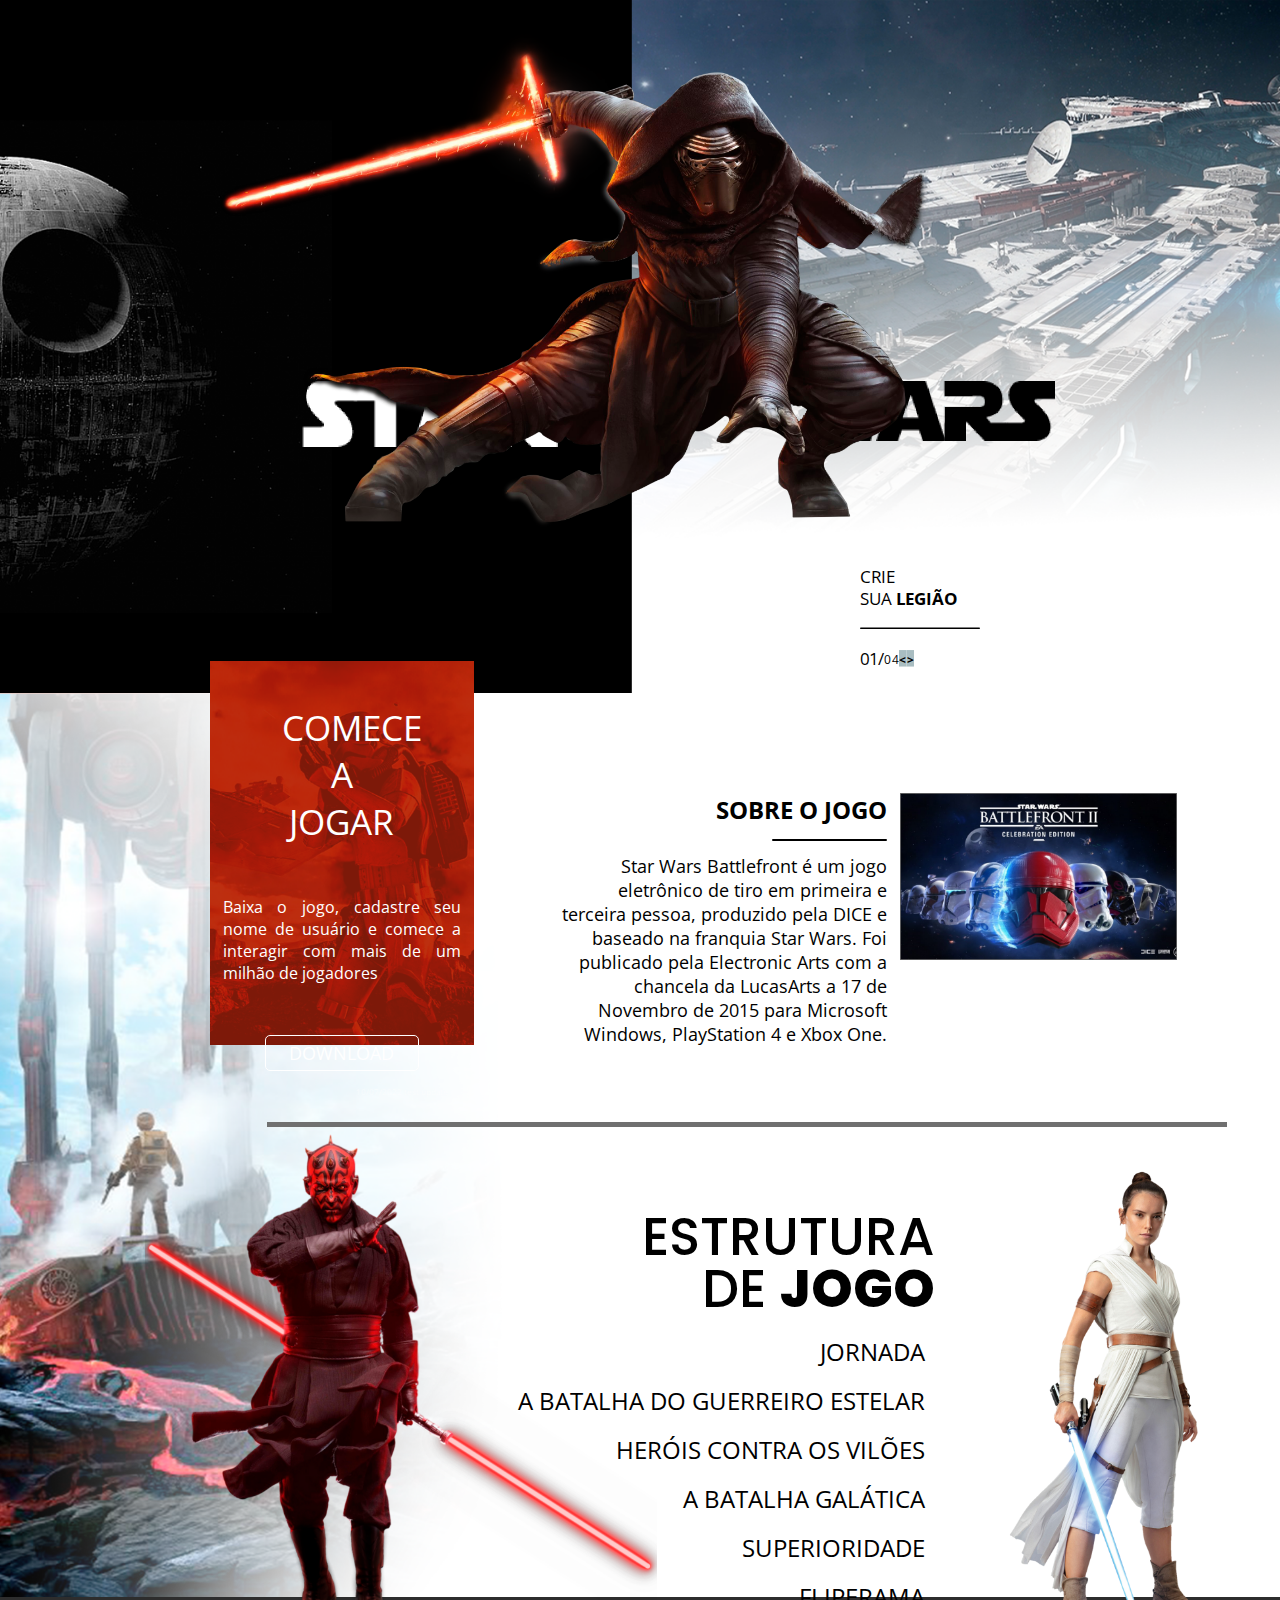
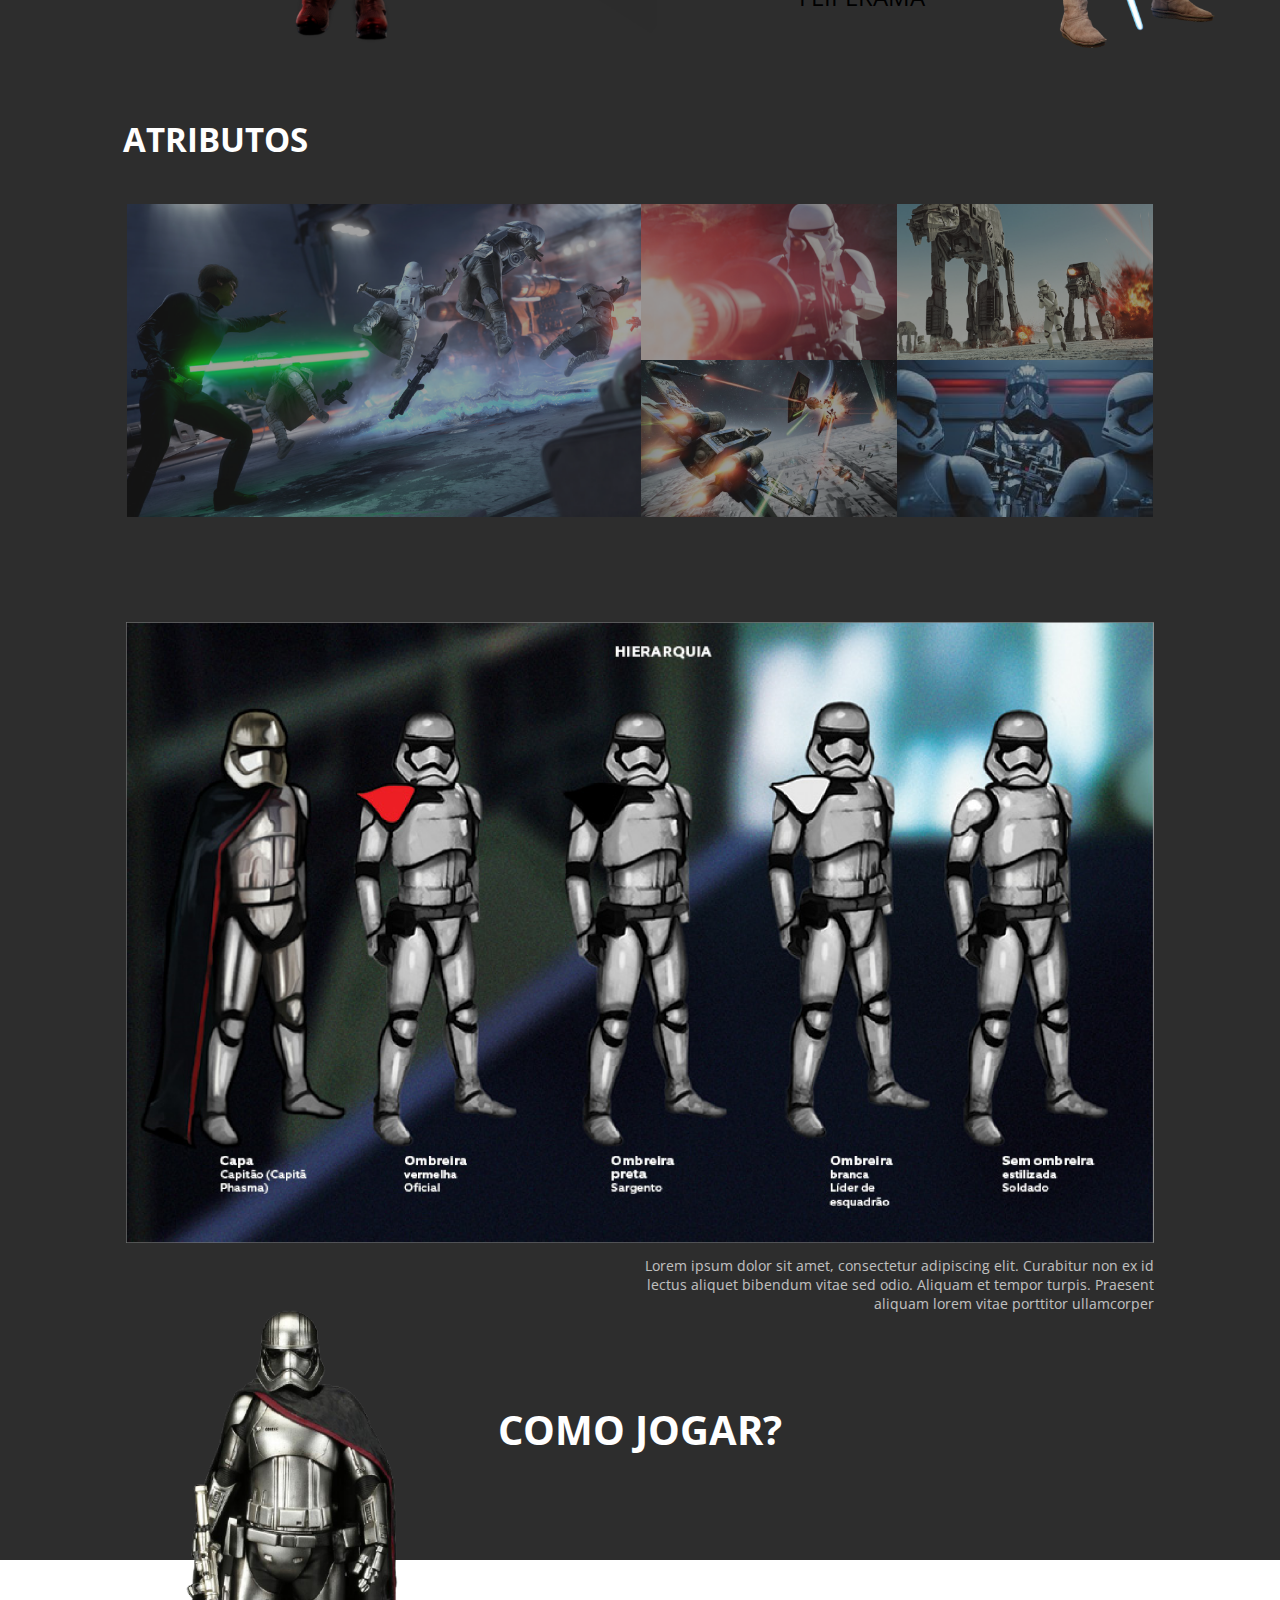
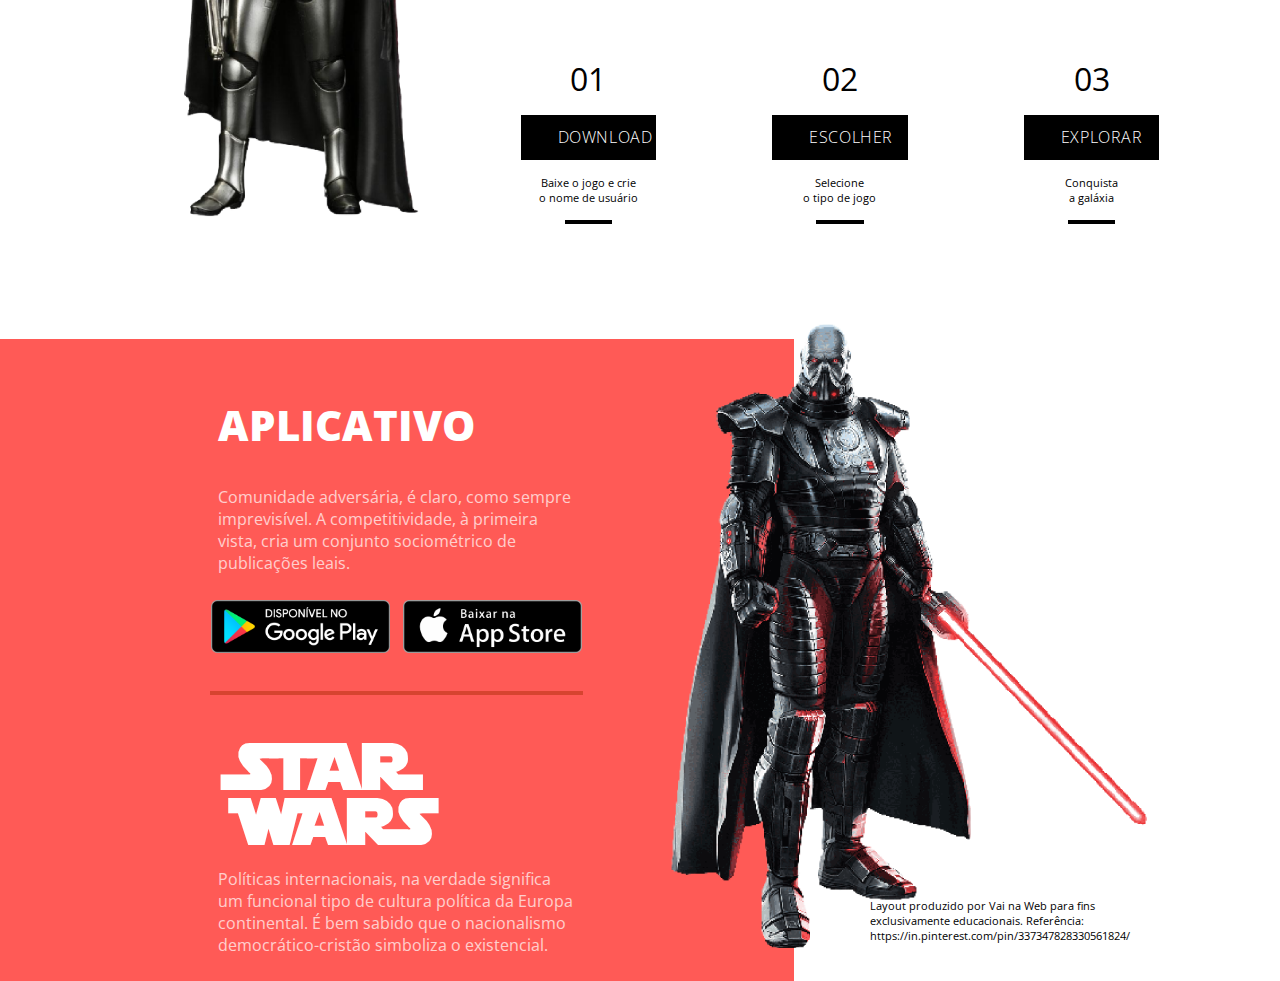
==== commit ded1222c: "limpeza no codigo" ====
--- a/index.html
+++ b/index.html
@@ -15,11 +15,11 @@
 <body>
     <header>
         <div class="container">
-            <img class="KyloRenImagem" src="/img/Kylo-Ren-banner sem fundo.png" alt="">
-            <figure class="star">
+            <img class="kyloRenImagem" src="/img/Kylo-Ren-banner sem fundo.png" alt="">
+            <figure class="palavraStar">
                 <img src="/img/star@2x.png" alt="STAR">
             </figure>
-            <figure class="wars">
+            <figure class="palavraWars">
                 <img src="/img/wars@2x.png" alt="WARS">
             </figure>
             <div class="crieSuaLegiao">
@@ -28,7 +28,7 @@
                     <h2>SUA <span>LEGIÃO<span></h2>
                 </div>
                 <div class="line"></div>
-                <div class="legiaoButton">
+                <div class="legiaoBotaoSelect">
                     <p>01/</p>
                     <p>04</p>
                     <span>&lt;</span>
@@ -37,17 +37,17 @@
             </div>
     </header>
     <main>
-        <div class="BackgroundBrancoDaMain">
-            <section class="SectionDaMain">
-                <article class="ComeceAjogar">
+        <div class="backgroundMain">
+            <section class="redCardEsobreJogo">
+                <article class="redCard">
                     <h2>COMECE A JOGAR</h2>
                     <p>Baixa o jogo, cadastre seu nome de usuário e comece a interagir com mais de um milhão de jogadores
                     </p>
                     <button>DOWNLOAD</button>
                     <p>10/07/2022 test update</p>
                 </article>
-                <article class="SobreOjogo">
-                    <div class="TituloContaner">                
+                <article class="sobreJogo">
+                    <div class="AgrupamentoInfoSobreJogo">                
                         <div class="LinhaComTitulo">
                             <h2>SOBRE O JOGO</h2>
                             <div class="lineSobreOjogo"></div>
@@ -164,19 +164,19 @@
               <div class="buttons">
                   <div class="download">
                       <h2>01</h2>
-                      <button>Download</button>
+                      <div class="butao"><p>Download</p></div>
                       <p>Baixe o jogo e crie <br>o nome de usuário</p>
                       <div class="linhabutton"></div>
                   </div>
                   <div class="escolher">
                       <h2>02</h2>
-                      <button>Escolher</button>
+                      <div class="butao"><p>Escolher</p></div>
                       <p>Selecione <br>o tipo de jogo</p>
                       <div class="linhabutton"></div>
                   </div>
                   <div class="explorar">
                       <h2>03</h2>
-                      <button>Explorar</button>
+                      <div class="butao"><p>Explorar</p></div>
                       <p>Conquista <br>a galáxia</p>
                       <div class="linhabutton"></div>
                   </div>
--- a/style.css
+++ b/style.css
@@ -12,6 +12,7 @@
   font-family: "Open Sans", sans-serif;
 }
 
+/* CRIAÇÃO DO BANNER DO TOPO ======================= */
 header {
   background: url(/img/star\ uó\ topo.png) center;
   background-size: cover;
@@ -20,13 +21,13 @@
   height: 77vh;
 }
 
-.container {
+header .container {
   width: 100%;
   height: 100%;
   position: relative;
 }
 
-.KyloRenImagem {
+header .kyloRenImagem {
   width: 59vw;
   position: absolute;
   z-index: 1;
@@ -34,30 +35,31 @@
   transform: translate(-50%);
 }
 
-.star {
+header .palavraStar {
   width: 20vw;
   position: absolute;
   left: 23.6%;
   top: 55%;
 }
 
-.star img {
-  width: 100%;
-}
-
-.wars {
+header .palavraStar img {
+  width: 100%;
+}
+
+header .palavraWars {
   width: 20vw;
   position: absolute;
   top: 55%;
   right: 17.6vw;
 }
 
-.wars img {
-  width: 100%;
-}
-
-/* BOX: CRIE SUA LEGIÃO */
-.crieSuaLegiao {
+header .palavraWars img {
+  width: 100%;
+}
+
+
+/* CRIAÇÃO DA CAIXA DO BANNER: CRIE SUA LEGIÃO ======================= */
+header .crieSuaLegiao {
   display: flex;
   flex-direction: column;
   justify-content: space-between;
@@ -69,58 +71,58 @@
   bottom: 41px;
 }
 
-.crieSuaLegiao h2 {
+header .crieSuaLegiao h2 {
   font-weight: 400;
   font-size: 0.7rem;
 }
 
-.crieSuaLegiao span {
+header .crieSuaLegiao span {
   font-weight: 700;
 }
 
-.line {
+header .line {
   height: 1px;
   border-radius: 10px;
   background-color: black;
 }
 
-.legiaoButton {
+header .legiaoBotaoSelect {
   display: flex;
   align-items: center;
 }
 
-.legiaoButton p:first-child {
+header .legiaoBotaoSelect p:first-child {
   font-size: 0.7rem;
 }
 
-.legiaoButton p:nth-child(2) {
+header .legiaoBotaoSelect p:nth-child(2) {
   font-size: 0.5rem;
 }
 
-.legiaoButton span {
+header .legiaoBotaoSelect span {
   font-size: 0.5rem;
   background-color: #a9bdc1;
 }
 
 /* MAIN PARTE 1 */
 
-.BackgroundBrancoDaMain {
+main .backgroundMain {
   background-image: url(/img/sta\ uo\ robot@2x.png);
   background-size: contain;
   width: 100%;
   background-repeat: no-repeat;
 }
 
-.SectionDaMain {
+main .redCardEsobreJogo {
   display: flex;
   justify-content: space-between;
   padding: 0 16.375vw;
   align-items: flex-end;
 }
 
-/* COMECE A JOGAR */
-
-.ComeceAjogar {
+/* COMECE A JOGAR - REDCARD ======================= */
+
+main .redCard {
   background: url(/img/strom\ trupe\ red@2x.png) no-repeat center top;
   background-size: cover;
   width: 20.68vw;
@@ -136,19 +138,19 @@
   z-index: 1;
 }
 
-.ComeceAjogar h2 {
+main .redCard h2 {
   width: 50%;
   font-size: 35px;
   font-weight: 400;
   text-align: center;
 }
 
-.ComeceAjogar p:nth-child(2) {
+main .redCard p:nth-child(2) {
   width: 100%;
   text-align: justify;
 }
 
-.ComeceAjogar p:last-child {
+main .redCard p:last-child {
   position: relative;
   top: -12%;
   right: -25%;
@@ -156,7 +158,7 @@
   opacity: 0.5;
 }
 
-.ComeceAjogar button {
+main .redCard button {
   background: transparent;
   border: 1px solid white;
   border-radius: 5px;
@@ -169,27 +171,27 @@
   outline: none;
 }
 
-.ComeceAjogar button:hover {
+main .redCard button:hover {
   background-color: rgba(255, 255, 255, 0.2);
   transform: scale(1.2);
   backdrop-filter: blur(1px);
 }
 
-/* SOBRE O JOGO */
-
-.SobreOjogo {
+/* SOBRE O JOGO ======================= */
+
+main .sobreJogo {
   display: flex;
   width: 60%;
   padding-bottom: 2.4vw;
 }
 
-.SobreOjogo img {
+main .sobreJogo img {
   width: 24vw;
   height: 13vw;
   padding-left: 1vw;
 }
 
-.TituloContaner {
+main .AgrupamentoInfoSobreJogo {
   text-align: right;
 }
 
@@ -512,28 +514,58 @@
   text-align: center;
 }
 
-.buttons button {
+.buttons .butao {
+  position: relative;
+  overflow: hidden;
+  border: none;
   background-color: black;
   color: white;
   padding: 10px 37px;
   cursor: pointer;
+
+  width: 10.5925vw;
+
+}
+
+.butao::after {
+  position: absolute;
+  top: 0;
+  right: 100%;
+  content: "";
+  width: 100%;
+  height: 100%;
+  background-color: #ff5a56;
+
+  transition: .5s;
+}
+
+.butao:hover::after {
+  right: 0;
+}
+
+.butao:hover.Linhabutton {
+  display: none;
+}
+
+.buttons div {
+  display: flex;
+  flex-direction: column;
+  gap: 15px;
+}
+
+.buttons p {
+  font-size: 11px;
+  margin: 0 auto;
+  text-align: center;
+}
+
+.butao p {
   text-transform: uppercase;
   font-size: 1rem;
   line-height: 25px;
   letter-spacing: 0.6px;
   font-weight: 300;
-}
-
-.buttons div {
-  display: flex;
-  flex-direction: column;
-  gap: 15px;
-}
-
-.buttons p {
-  font-size: 11px;
-  margin: 0 auto;
-  text-align: center;
+  z-index: 2;
 }
 
 .linhabutton {
